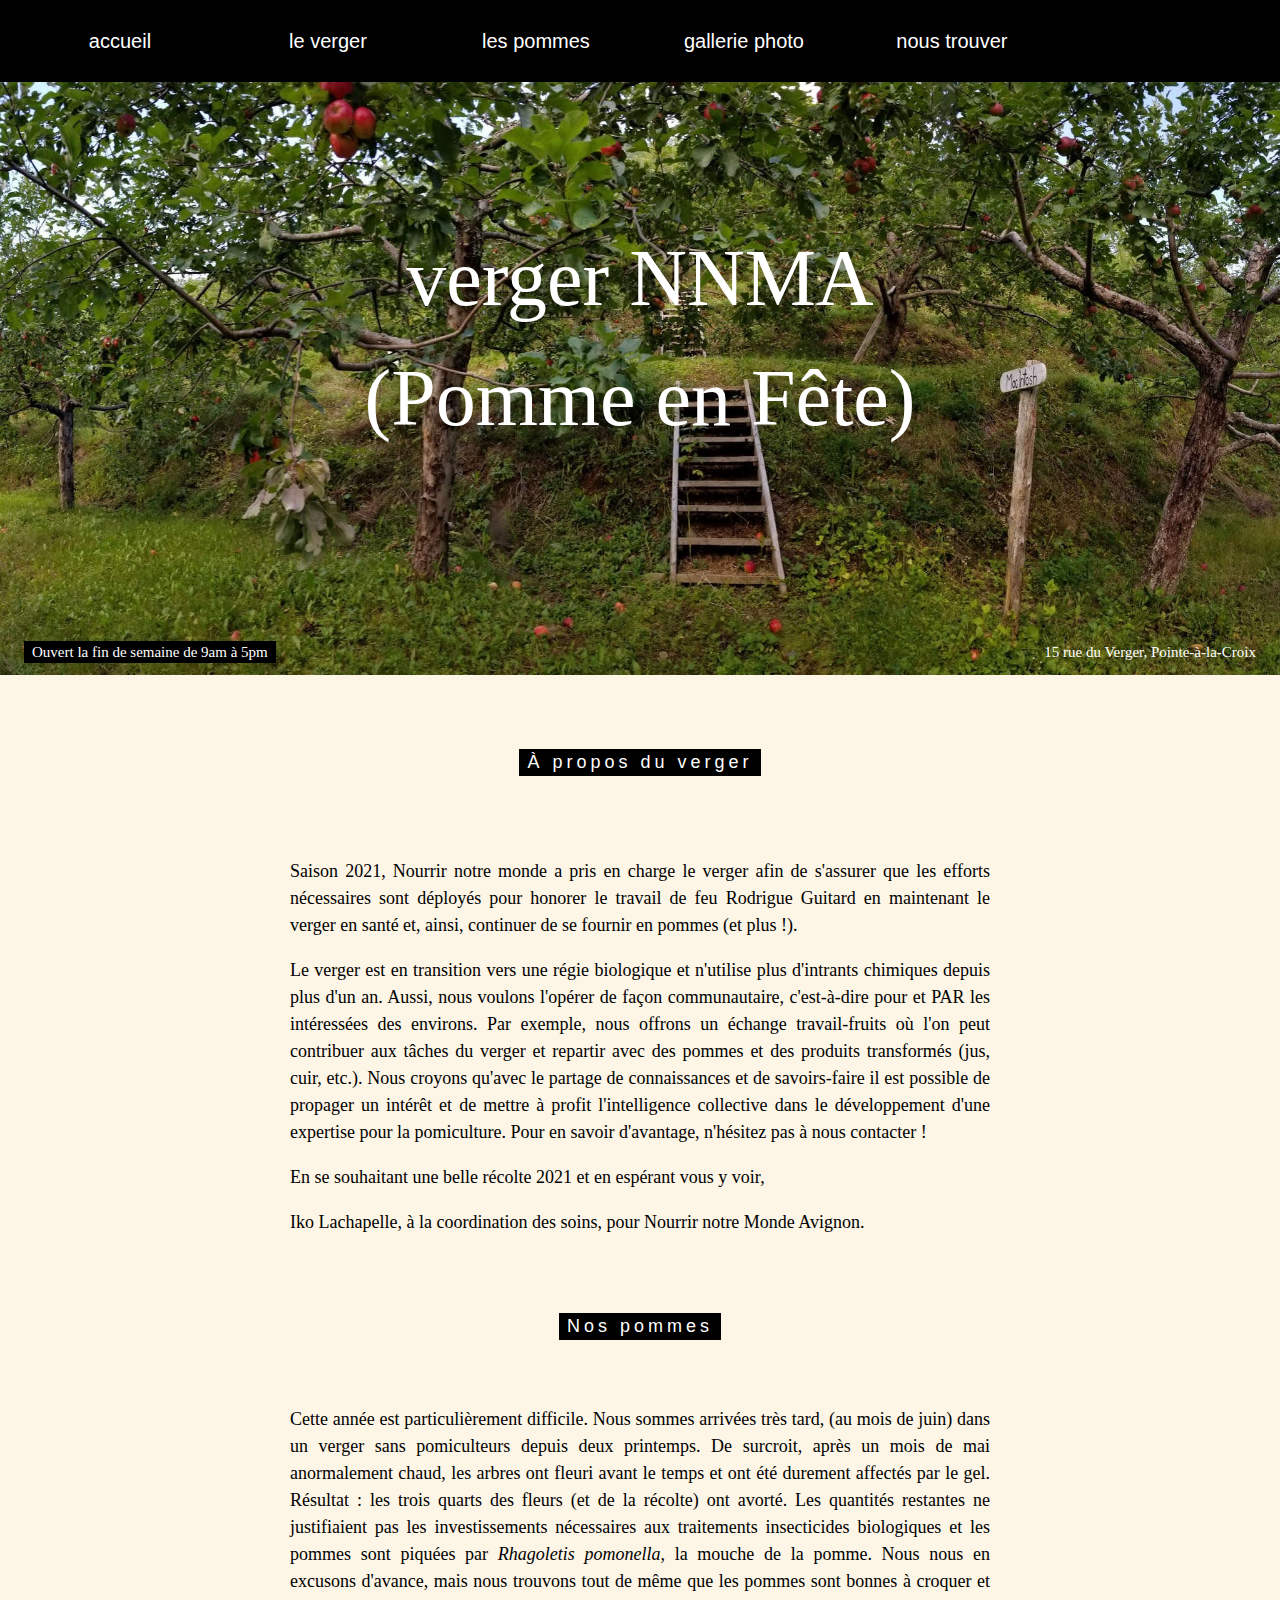
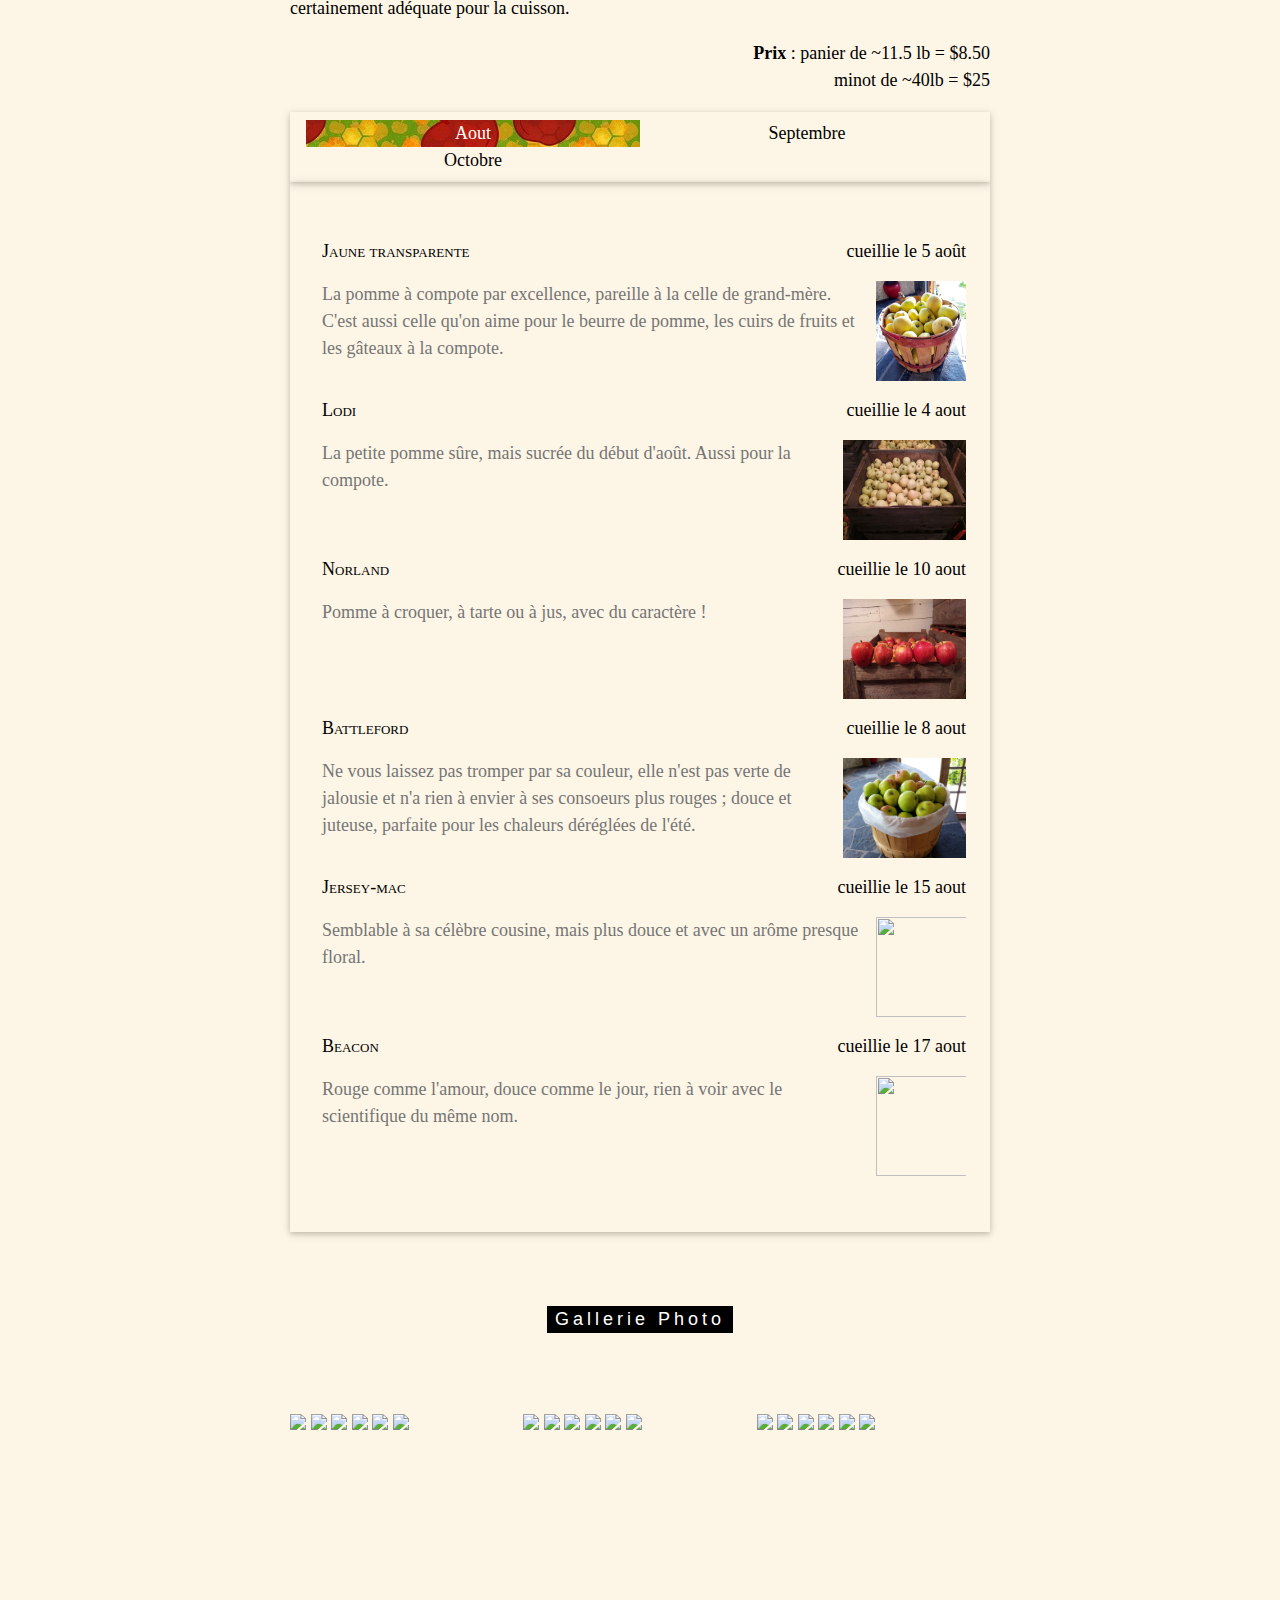
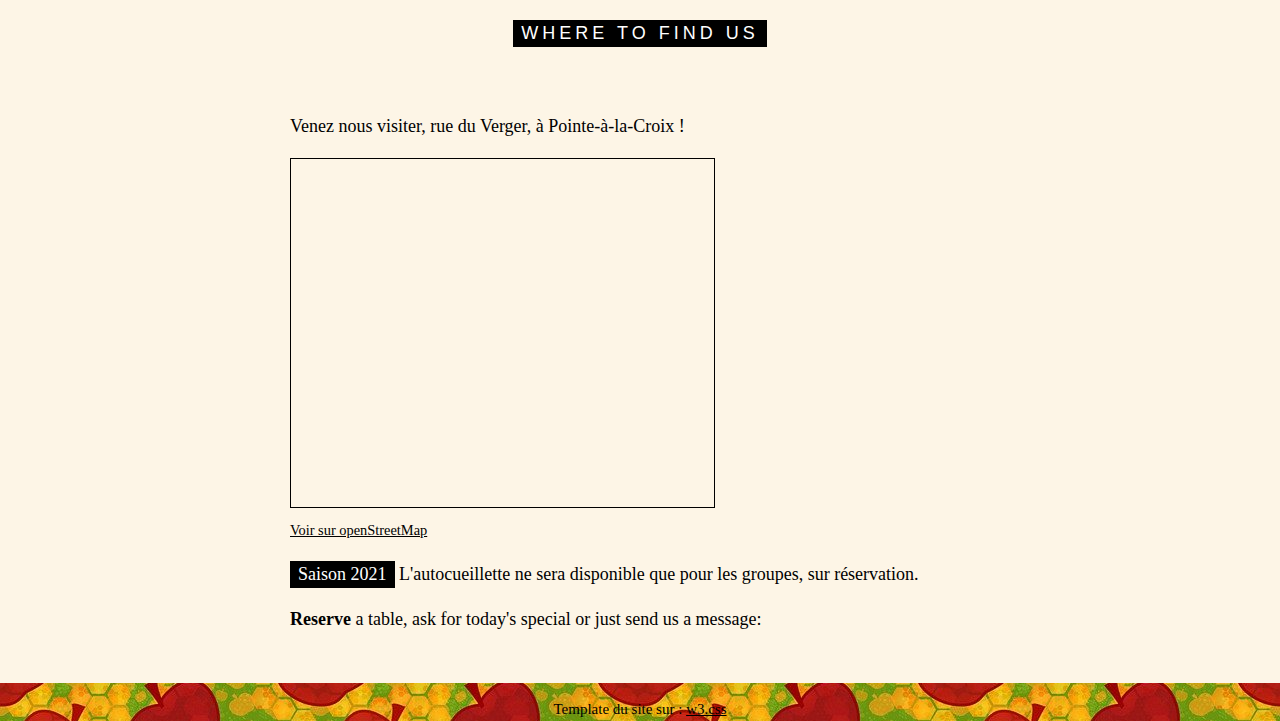
==== index.html @ 07553fee "correction bg" ====
<!DOCTYPE html>
<html>
<title>verger NNMA</title>
<meta charset="UTF-8">
<meta name="keywords" content="verger, orchard, community, commun, communauté, Pointe-a-la-croix, pomme, pommes, apples, fruits, organic, biologique">
<meta name="viewport" content="width=device-width, initial-scale=1">
<link rel="stylesheet" href="css/w3.css">
<style>
body, html {
  height: 100%;
  Font-family: "Georgia";
  background-image: url("img/pommes_background.jpg");
}

.bgimg {
  background-position: center;
  background-size: cover;
  background-image: url("img/pommeEnFete.jpg");
  min-height: 75%;
}

.menu {
  display: none;
}


</style>
<body>

<!-- Links (sit on top) -->
<div class="w3-top">
	<div class="w3-row w3-padding w3-black">
    <div class="w3-col s2">
	    <a href="#" class="w3-button w3-block w3-black pom-hover-bgimg"><h4>accueil</h4></a>
    </div>
    <div class="w3-col s2">
	    <a href="#about" class="w3-button w3-block w3-black pom-hover-bgimg" style="background-position: -200px 0;"><h4>le verger</h4></a>
    </div>
    <div class="w3-col s2">
	    <a href="#pommes" class="w3-button w3-block w3-black pom-hover-bgimg" style="background-position: -400px 0;"><h4>les pommes</h4></a>
    </div>
    <div class="w3-col s2">
	    <a href="#photo" class="w3-button w3-block w3-black pom-hover-bgimg" style="background-position: -600px 0;"><h4>gallerie photo</h4></a>
    </div>

    <div class="w3-col s2">
	    <a href="#where" class="w3-button w3-block w3-black pom-hover-bgimg" style="background-position: -800px 0;"><h4>nous trouver</h4></a>
    </div>
      </div>
</div>

<!-- Header with image -->
<header class="bgimg w3-display-container" id="home">
  <div class="w3-display-bottomleft w3-center w3-padding-large w3-hide-small">
    <span class="w3-tag">Ouvert la fin de semaine de 9am à 5pm</span>
  </div>
  <div class="w3-display-middle w3-center">
    <span class="w3-text-white" style="font-size:80px;">verger NNMA<br>(Pomme en Fête)</span>
  </div>
  <div class="w3-display-bottomright w3-center w3-padding-large">
    <span class="w3-text-white">15 rue du Verger, Pointe-à-la-Croix</span>
  </div>
</header>

<!-- Add a background color and large text to the whole page -->
<div class="w3-sand w3-large">

<!-- About Container -->
<div class="w3-container" id="about">
  <div class="w3-content" style="max-width:700px; text-align:justify;">
    <h5 class="w3-center w3-padding-64"><span class="w3-tag w3-wide">À propos du verger</span></h5>
    <p>Saison 2021, Nourrir notre monde a pris en charge le verger afin de s'assurer que les efforts nécessaires sont déployés pour honorer le travail de feu Rodrigue Guitard en maintenant le verger en santé et, ainsi, continuer de se fournir en pommes (et plus !).</p>
    <p>Le verger est en transition vers une régie biologique et n'utilise plus d'intrants chimiques depuis plus d'un an. Aussi, nous voulons l'opérer de façon communautaire, c'est-à-dire pour et PAR les intéressées des environs. Par exemple, nous offrons un échange travail-fruits où l'on peut contribuer aux tâches du verger et repartir avec des pommes et des produits transformés (jus, cuir, etc.). Nous croyons qu'avec le partage de connaissances et de savoirs-faire il est possible de propager un intérêt et de mettre à profit l'intelligence collective dans le développement d'une expertise pour la pomiculture. Pour en savoir d'avantage, n'hésitez pas à nous contacter !</p>
    <p>En se souhaitant une belle récolte 2021 et en espérant vous y voir,</p>
    <p>Iko Lachapelle, à la coordination des soins, pour Nourrir notre Monde Avignon.</p>
  </div>
</div>

<!-- Menu Container -->
<div class="w3-container" id="pommes">
  <div class="w3-content" style="max-width:700px">
 
    <h5 class="w3-center w3-padding-48"><span class="w3-tag w3-wide">Nos pommes</span></h5>

    <div style="text-align:justify;"><p>Cette année est particulièrement difficile. Nous sommes arrivées très tard, (au mois de juin) dans un verger sans pomiculteurs depuis deux printemps. De surcroit, après un mois de mai anormalement chaud, les arbres ont fleuri avant le temps et ont été durement affectés par le gel. Résultat : les trois quarts des fleurs (et de la récolte) ont avorté. Les quantités restantes ne justifiaient pas les investissements nécessaires aux traitements insecticides biologiques et les pommes sont piquées par <i>Rhagoletis pomonella</i>, la mouche de la pomme. Nous nous en excusons d'avance, mais nous trouvons tout de même que les pommes sont bonnes à croquer et certainement adéquate pour la cuisson.</p></div>

    <p style="text-align:right;"><b>Prix</b> : panier de ~11.5 lb = $8.50<br>minot de ~40lb = $25</p>
  
    <div class="w3-row w3-center w3-card w3-padding">
      <a href="javascript:void(0)" onclick="openMenu(event, 'aout');" id="myLink">
        <div class="w3-col s6 tablink">Aout</div>
      </a>
      <a href="javascript:void(0)" onclick="openMenu(event, 'sept');">
        <div class="w3-col s6 tablink">Septembre</div>
      </a>
      <a href="javascript:void(0)" onclick="openMenu(event, 'oct');">
        <div class="w3-col s6 tablink">Octobre</div>
      </a>

    </div>

    <div id="aout" class="w3-container menu w3-padding-48 w3-card">
	    <table class="w3-table">
		    <tr><th>Jaune transparente</th><td style="text-align:right;">cueillie le 5 août</td></tr>
		<tr><td colspan="2" class="w3-text-grey"><img src="img/jaune.jpg" style="width:100px; height:100px; float:right; padding-left:10px">La pomme à compote par excellence, pareille à la celle de grand-mère. C'est aussi celle qu'on aime pour le beurre de pomme, les cuirs de fruits et les gâteaux à la compote.</td>

		<tr><th>Lodi</th><td style="text-align:right;">cueillie le 4 aout</td></tr>
		<tr><td colspan="2" class="w3-text-grey"><img src="img/lodi.jpg" style="width:133px; height:100px; float:right; padding-left:10px">La petite pomme sûre, mais sucrée du début d'août. Aussi pour la compote.</td>
			
		<tr><th>Norland</th><td style="text-align:right;">cueillie le 10 aout</td></tr>
		<tr><td colspan="2" class="w3-text-grey"><img src="img/norland.jpg" style="width:133px; height:100px; float:right; padding-left:10px">Pomme à croquer, à tarte ou à jus, avec du caractère !</td>	    		
		<tr><th>Battleford</th><td style="text-align:right;">cueillie le 8 aout</td></tr>
		<tr><td colspan="2" class="w3-text-grey"><img src="img/battleford.jpg" style="width:133px; height:100px; float:right; padding-left:10px">Ne vous laissez pas tromper par sa couleur, elle n'est pas verte de jalousie et n'a rien à envier à ses consoeurs plus rouges ; douce et juteuse, parfaite pour les chaleurs déréglées de l'été.</td>
    
		<tr><th>Jersey-mac</th><td style="text-align:right;">cueillie le 15 aout</td></tr>
		<tr><td colspan="2" class="w3-text-grey"><img src="img/norland_3a.jpg" style="width:100px; height:100px; float:right; padding-left:10px">Semblable à sa célèbre cousine, mais plus douce et avec un arôme presque floral.</td>

		<tr><th>Beacon</th><td style="text-align:right;">cueillie le 17 aout</td></tr>
		<tr><td colspan="2" class="w3-text-grey"><img src="img/norland_3a.jpg" style="width:100px; height:100px; float:right; padding-left:10px">Rouge comme l'amour, douce comme le jour, rien à voir avec le scientifique du même nom.</td>
	    </table>
	</div>

    <div id="sept" class="w3-container menu w3-padding-48 w3-card">
      <h5>Red free</h5>
      <p class="w3-text-grey">Regular coffee 2.50</p><br>
    
      <h5>Lobo</h5>
      <p class="w3-text-grey">Chocolate espresso with milk 4.50</p><br>
    
      <h5>Macintosh</h5>
      <p class="w3-text-grey">Le clône favori de tous les vergers.</p><br>
    
      <h5>Iced tea</h5>
      <p class="w3-text-grey">Hot tea, except not hot 3.00</p><br>
    
      <h5>Soda</h5>
      <p class="w3-text-grey">Coke, Sprite, Fanta, etc. 2.50</p>
    </div>

      <div id="oct" class="w3-container menu w3-padding-48 w3-card">
      <h5>Red free</h5>
      <p class="w3-text-grey">Regular coffee 2.50</p><br>
    
      <h5>Lobo</h5>
      <p class="w3-text-grey">Chocolate espresso with milk 4.50</p><br>
    
      <h5>Macintosh</h5>
      <p class="w3-text-grey">Le clône favori de tous les vergers.</p><br>
    
      <h5>Iced tea</h5>
      <p class="w3-text-grey">Hot tea, except not hot 3.00</p><br>
    
      <h5>Soda</h5>
      <p class="w3-text-grey">Coke, Sprite, Fanta, etc. 2.50</p>
    </div> 

  </div>
</div>

<!-- Photo Grid -->
<div class="w3-container" id="photo">
  <div class="w3-content" style="max-width:700px">
<h5 class="w3-center w3-padding-64"><span class="w3-tag w3-wide">Gallerie Photo</span></h5>
 
<div class="w3-row" id="myGrid" style="margin-bottom:128px">
  <div class="w3-third">
    <img src="/w3images/rocks.jpg" style="width:100%">
    <img src="/w3images/sound.jpg" style="width:100%">
    <img src="/w3images/woods.jpg" style="width:100%">
    <img src="/w3images/rock.jpg" style="width:100%">
    <img src="/w3images/nature.jpg" style="width:100%">
    <img src="/w3images/mist.jpg" style="width:100%">
  </div>

  <div class="w3-third">
    <img src="/w3images/coffee.jpg" style="width:100%">
    <img src="/w3images/bridge.jpg" style="width:100%">
    <img src="/w3images/notebook.jpg" style="width:100%">
    <img src="/w3images/london.jpg" style="width:100%">
    <img src="/w3images/rocks.jpg" style="width:100%">
    <img src="/w3images/avatar_g.jpg" style="width:100%">
  </div>

  <div class="w3-third">
    <img src="/w3images/mist.jpg" style="width:100%">
    <img src="/w3images/workbench.jpg" style="width:100%">
    <img src="/w3images/gondol.jpg" style="width:100%">
    <img src="/w3images/skies.jpg" style="width:100%">
    <img src="/w3images/lights.jpg" style="width:100%">
    <img src="/w3images/workshop.jpg" style="width:100%">
  </div>
</div>
  </div>
</div>
 
<!-- Contact/Area Container -->
<div class="w3-container" id="where" style="padding-bottom:32px;">
  <div class="w3-content" style="max-width:700px">
    <h5 class="w3-center w3-padding-48"><span class="w3-tag w3-wide">WHERE TO FIND US</span></h5>
    <p>Venez nous visiter, rue du Verger, à Pointe-à-la-Croix !</p>
    <iframe width="425" height="350" frameborder="0" scrolling="no" marginheight="0" marginwidth="0" src="https://www.openstreetmap.org/export/embed.html?bbox=-66.72142982482912%2C48.06436450109061%2C-66.70691370964052%2C48.07022925255805&amp;layer=mapnik" style="border: 1px solid black"></iframe><br/><small><a href="https://www.openstreetmap.org/#map=17/48.06730/-66.71417">Voir sur openStreetMap</a></small>
    <p><span class="w3-tag">Saison 2021</span> L'autocueillette ne sera disponible que pour les groupes, sur réservation.</p>
    <p><strong>Reserve</strong> a table, ask for today's special or just send us a message:</p>
    </form>
  </div>
</div>

<!-- End page content -->
</div>

<!-- Footer -->
<footer class="w3-center w3-padding-8">
  <p>Template du site sur : <a href="https://www.w3schools.com/w3css/default.asp" title="W3.CSS" target="_blank" class="w3-hover-text-blue">w3.css</a></p>
</footer>

<script>
// Tabbed Menu
function openMenu(evt, menuName) {
  var i, x, tablinks;
  x = document.getElementsByClassName("menu");
  for (i = 0; i < x.length; i++) {
    x[i].style.display = "none";
  }
  tablinks = document.getElementsByClassName("tablink");
  for (i = 0; i < x.length; i++) {
    tablinks[i].className = tablinks[i].className.replace(" pom-bgimg-tab", "");
  }
  document.getElementById(menuName).style.display = "block";
  evt.currentTarget.firstElementChild.className += " pom-bgimg-tab";
}
document.getElementById("myLink").click();
</script>

</body>
</html>
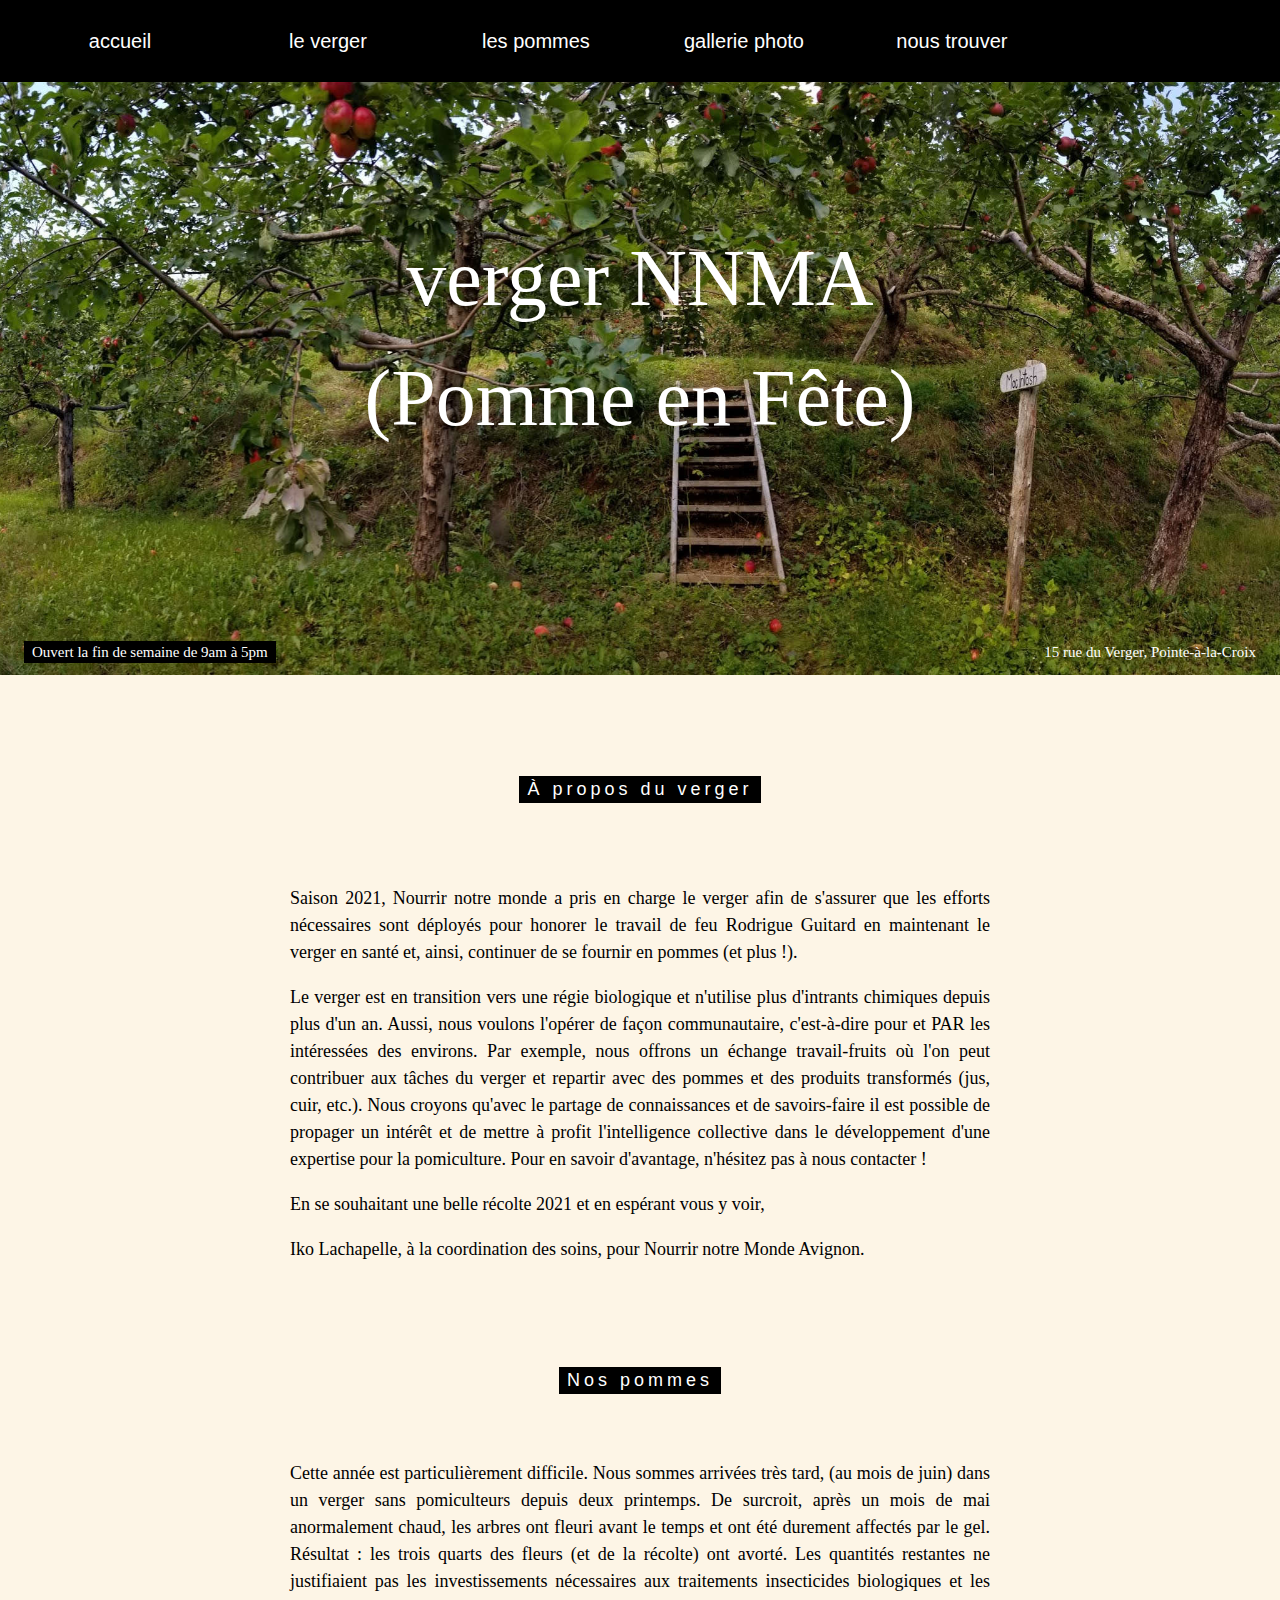
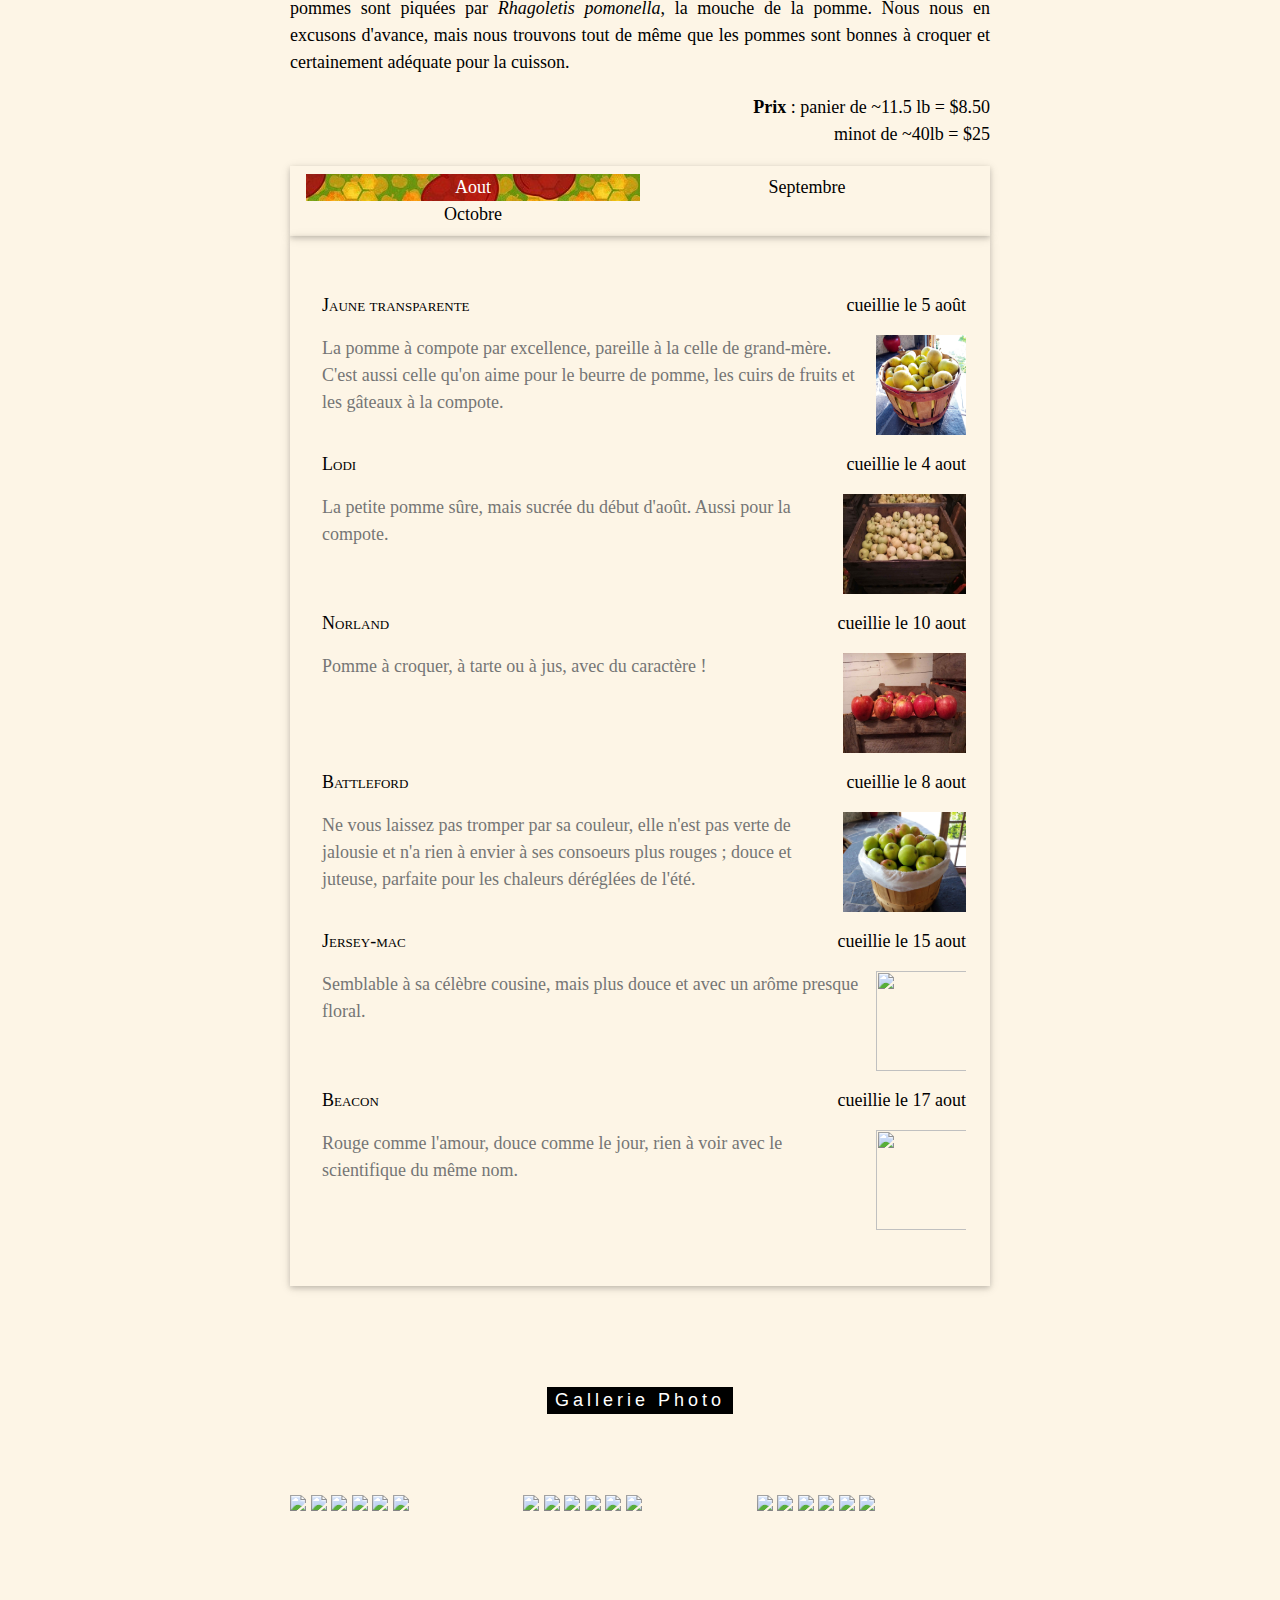
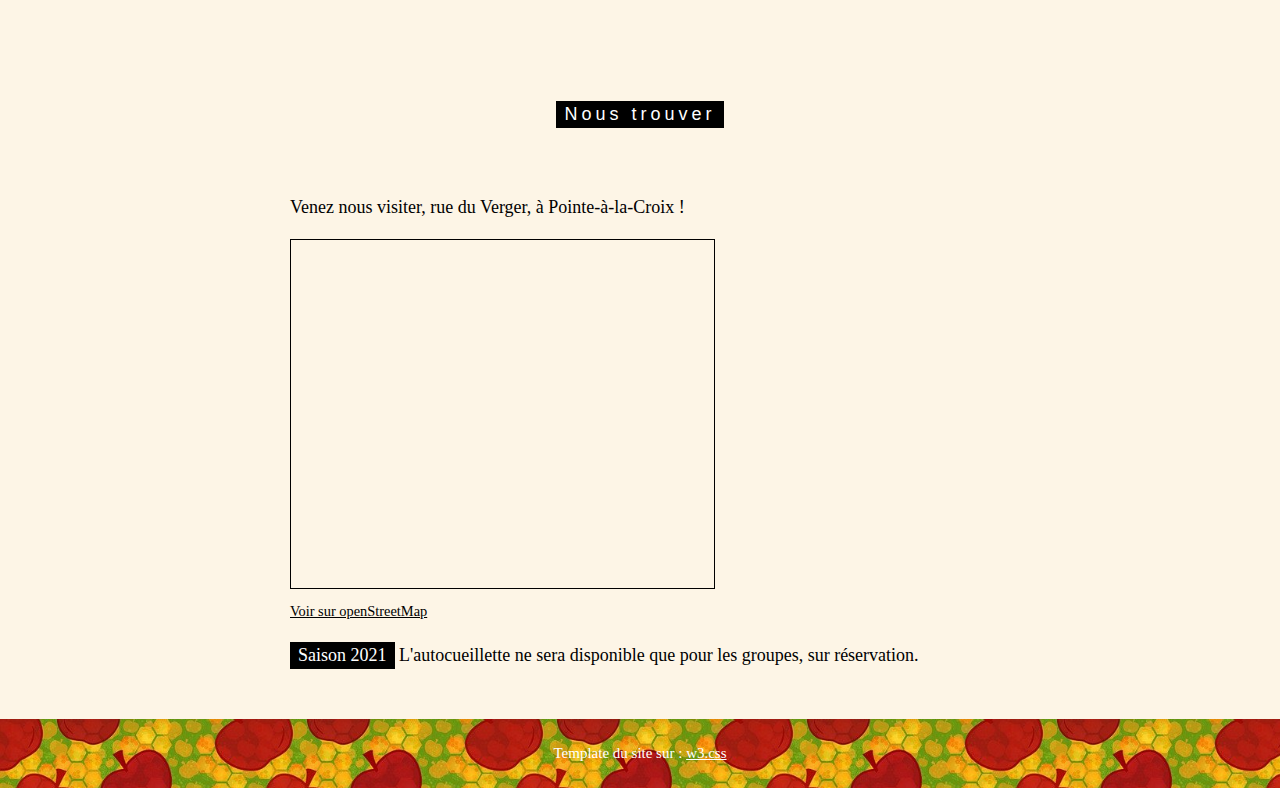
==== commit 54b0be38: "test mobile" ====
--- a/index.html
+++ b/index.html
@@ -1,15 +1,17 @@
 <!DOCTYPE html>
-<html>
+<html 	xmlns="http:www.w3.org.1999/xhtml"
+	xmlns:fb="http://ogp.me/ns/fb#">
 <title>verger NNMA</title>
 <meta charset="UTF-8">
 <meta name="keywords" content="verger, orchard, community, commun, communauté, Pointe-a-la-croix, pomme, pommes, apples, fruits, organic, biologique">
 <meta name="viewport" content="width=device-width, initial-scale=1">
+<meta property="og:image" content="" />
 <link rel="stylesheet" href="css/w3.css">
 <style>
 body, html {
   height: 100%;
   Font-family: "Georgia";
-  background-image: url("img/pommes_background.jpg");
+  /*background-image: url("img/pommes_background.jpg");*/
 }
 
 .bgimg {
@@ -17,6 +19,8 @@
   background-size: cover;
   background-image: url("img/pommeEnFete.jpg");
   min-height: 75%;
+  /*max-width:100%;*/
+  height:auto;
 }
 
 .menu {
@@ -68,6 +72,7 @@
 <!-- About Container -->
 <div class="w3-container" id="about">
   <div class="w3-content" style="max-width:700px; text-align:justify;">
+	  <br>
     <h5 class="w3-center w3-padding-64"><span class="w3-tag w3-wide">À propos du verger</span></h5>
     <p>Saison 2021, Nourrir notre monde a pris en charge le verger afin de s'assurer que les efforts nécessaires sont déployés pour honorer le travail de feu Rodrigue Guitard en maintenant le verger en santé et, ainsi, continuer de se fournir en pommes (et plus !).</p>
     <p>Le verger est en transition vers une régie biologique et n'utilise plus d'intrants chimiques depuis plus d'un an. Aussi, nous voulons l'opérer de façon communautaire, c'est-à-dire pour et PAR les intéressées des environs. Par exemple, nous offrons un échange travail-fruits où l'on peut contribuer aux tâches du verger et repartir avec des pommes et des produits transformés (jus, cuir, etc.). Nous croyons qu'avec le partage de connaissances et de savoirs-faire il est possible de propager un intérêt et de mettre à profit l'intelligence collective dans le développement d'une expertise pour la pomiculture. Pour en savoir d'avantage, n'hésitez pas à nous contacter !</p>
@@ -79,7 +84,7 @@
 <!-- Menu Container -->
 <div class="w3-container" id="pommes">
   <div class="w3-content" style="max-width:700px">
- 
+	<br> 
     <h5 class="w3-center w3-padding-48"><span class="w3-tag w3-wide">Nos pommes</span></h5>
 
     <div style="text-align:justify;"><p>Cette année est particulièrement difficile. Nous sommes arrivées très tard, (au mois de juin) dans un verger sans pomiculteurs depuis deux printemps. De surcroit, après un mois de mai anormalement chaud, les arbres ont fleuri avant le temps et ont été durement affectés par le gel. Résultat : les trois quarts des fleurs (et de la récolte) ont avorté. Les quantités restantes ne justifiaient pas les investissements nécessaires aux traitements insecticides biologiques et les pommes sont piquées par <i>Rhagoletis pomonella</i>, la mouche de la pomme. Nous nous en excusons d'avance, mais nous trouvons tout de même que les pommes sont bonnes à croquer et certainement adéquate pour la cuisson.</p></div>
@@ -160,6 +165,7 @@
 <!-- Photo Grid -->
 <div class="w3-container" id="photo">
   <div class="w3-content" style="max-width:700px">
+	  <br>
 <h5 class="w3-center w3-padding-64"><span class="w3-tag w3-wide">Gallerie Photo</span></h5>
  
 <div class="w3-row" id="myGrid" style="margin-bottom:128px">
@@ -196,12 +202,10 @@
 <!-- Contact/Area Container -->
 <div class="w3-container" id="where" style="padding-bottom:32px;">
   <div class="w3-content" style="max-width:700px">
-    <h5 class="w3-center w3-padding-48"><span class="w3-tag w3-wide">WHERE TO FIND US</span></h5>
+    <h5 class="w3-center w3-padding-48"><span class="w3-tag w3-wide">Nous trouver</span></h5>
     <p>Venez nous visiter, rue du Verger, à Pointe-à-la-Croix !</p>
     <iframe width="425" height="350" frameborder="0" scrolling="no" marginheight="0" marginwidth="0" src="https://www.openstreetmap.org/export/embed.html?bbox=-66.72142982482912%2C48.06436450109061%2C-66.70691370964052%2C48.07022925255805&amp;layer=mapnik" style="border: 1px solid black"></iframe><br/><small><a href="https://www.openstreetmap.org/#map=17/48.06730/-66.71417">Voir sur openStreetMap</a></small>
     <p><span class="w3-tag">Saison 2021</span> L'autocueillette ne sera disponible que pour les groupes, sur réservation.</p>
-    <p><strong>Reserve</strong> a table, ask for today's special or just send us a message:</p>
-    </form>
   </div>
 </div>
 
@@ -209,7 +213,7 @@
 </div>
 
 <!-- Footer -->
-<footer class="w3-center w3-padding-8">
+<footer class="w3-center w3-padding pom-bgimg">
   <p>Template du site sur : <a href="https://www.w3schools.com/w3css/default.asp" title="W3.CSS" target="_blank" class="w3-hover-text-blue">w3.css</a></p>
 </footer>
 
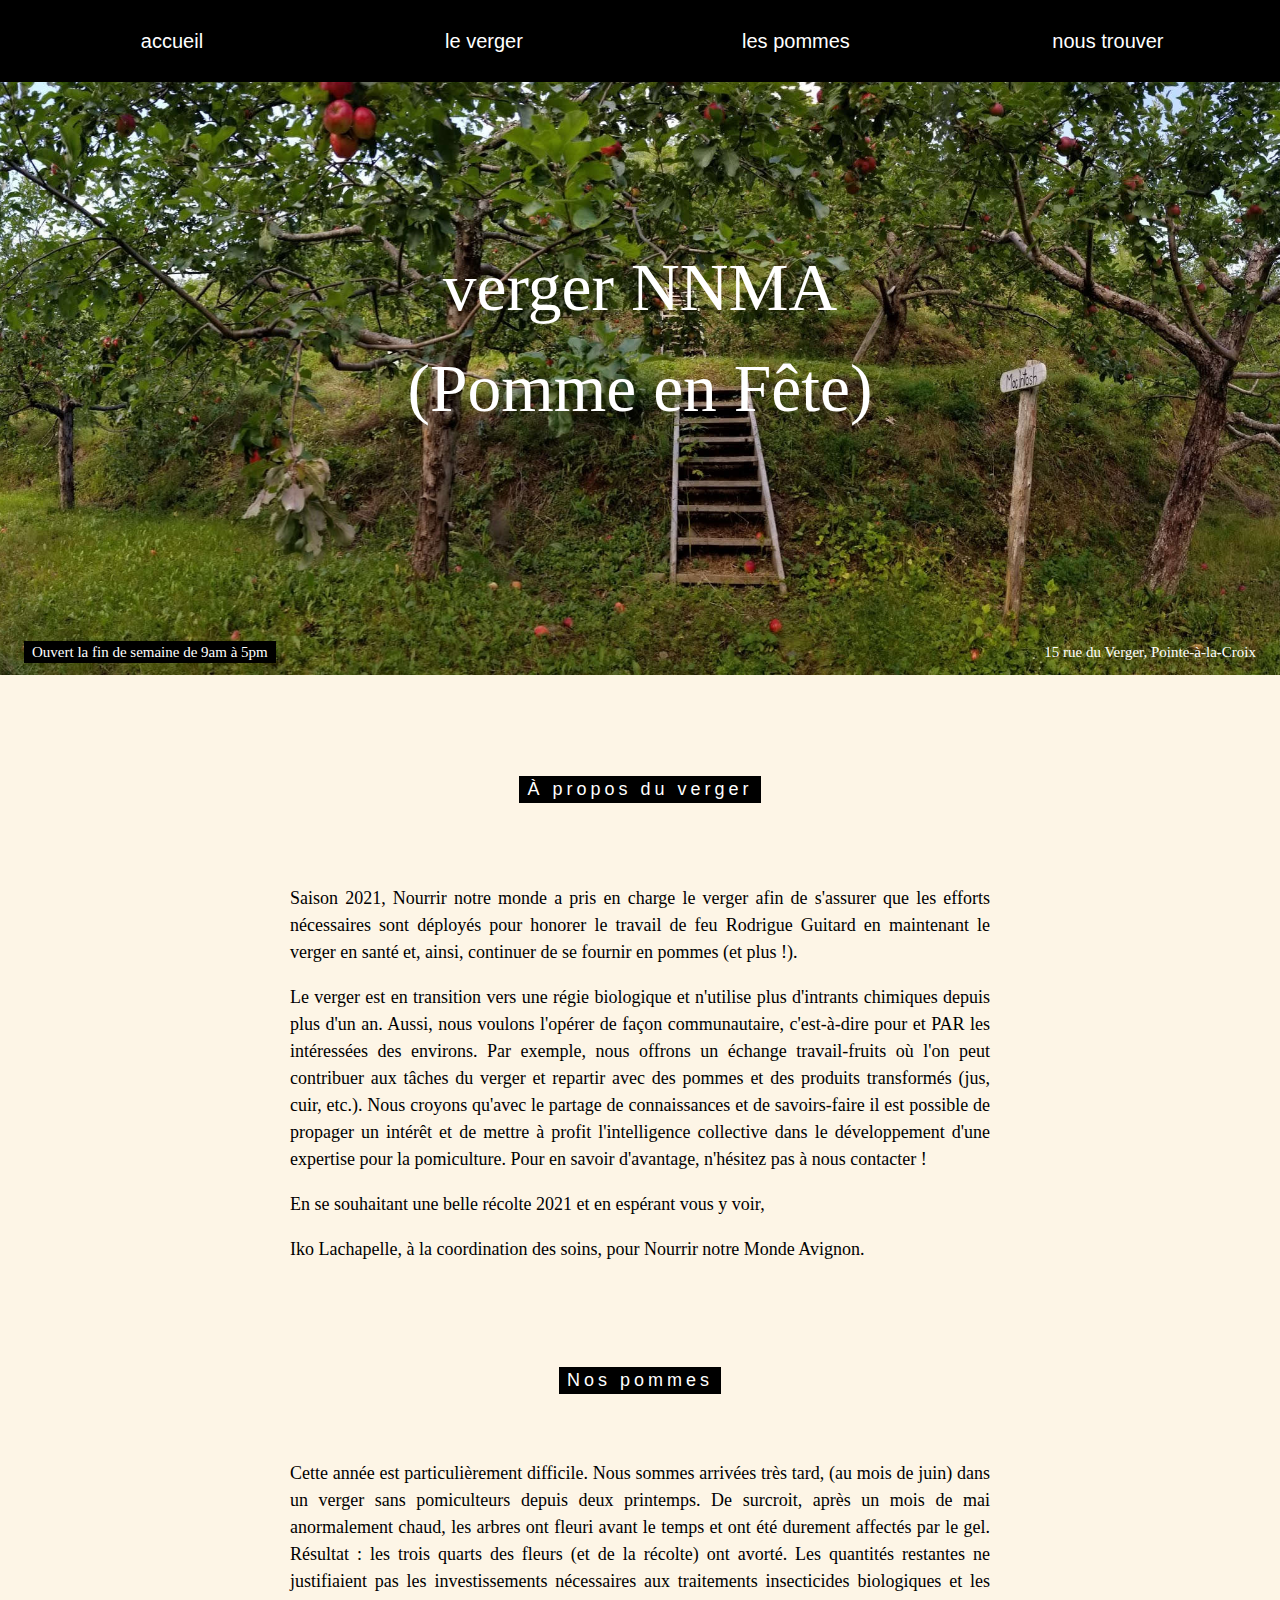
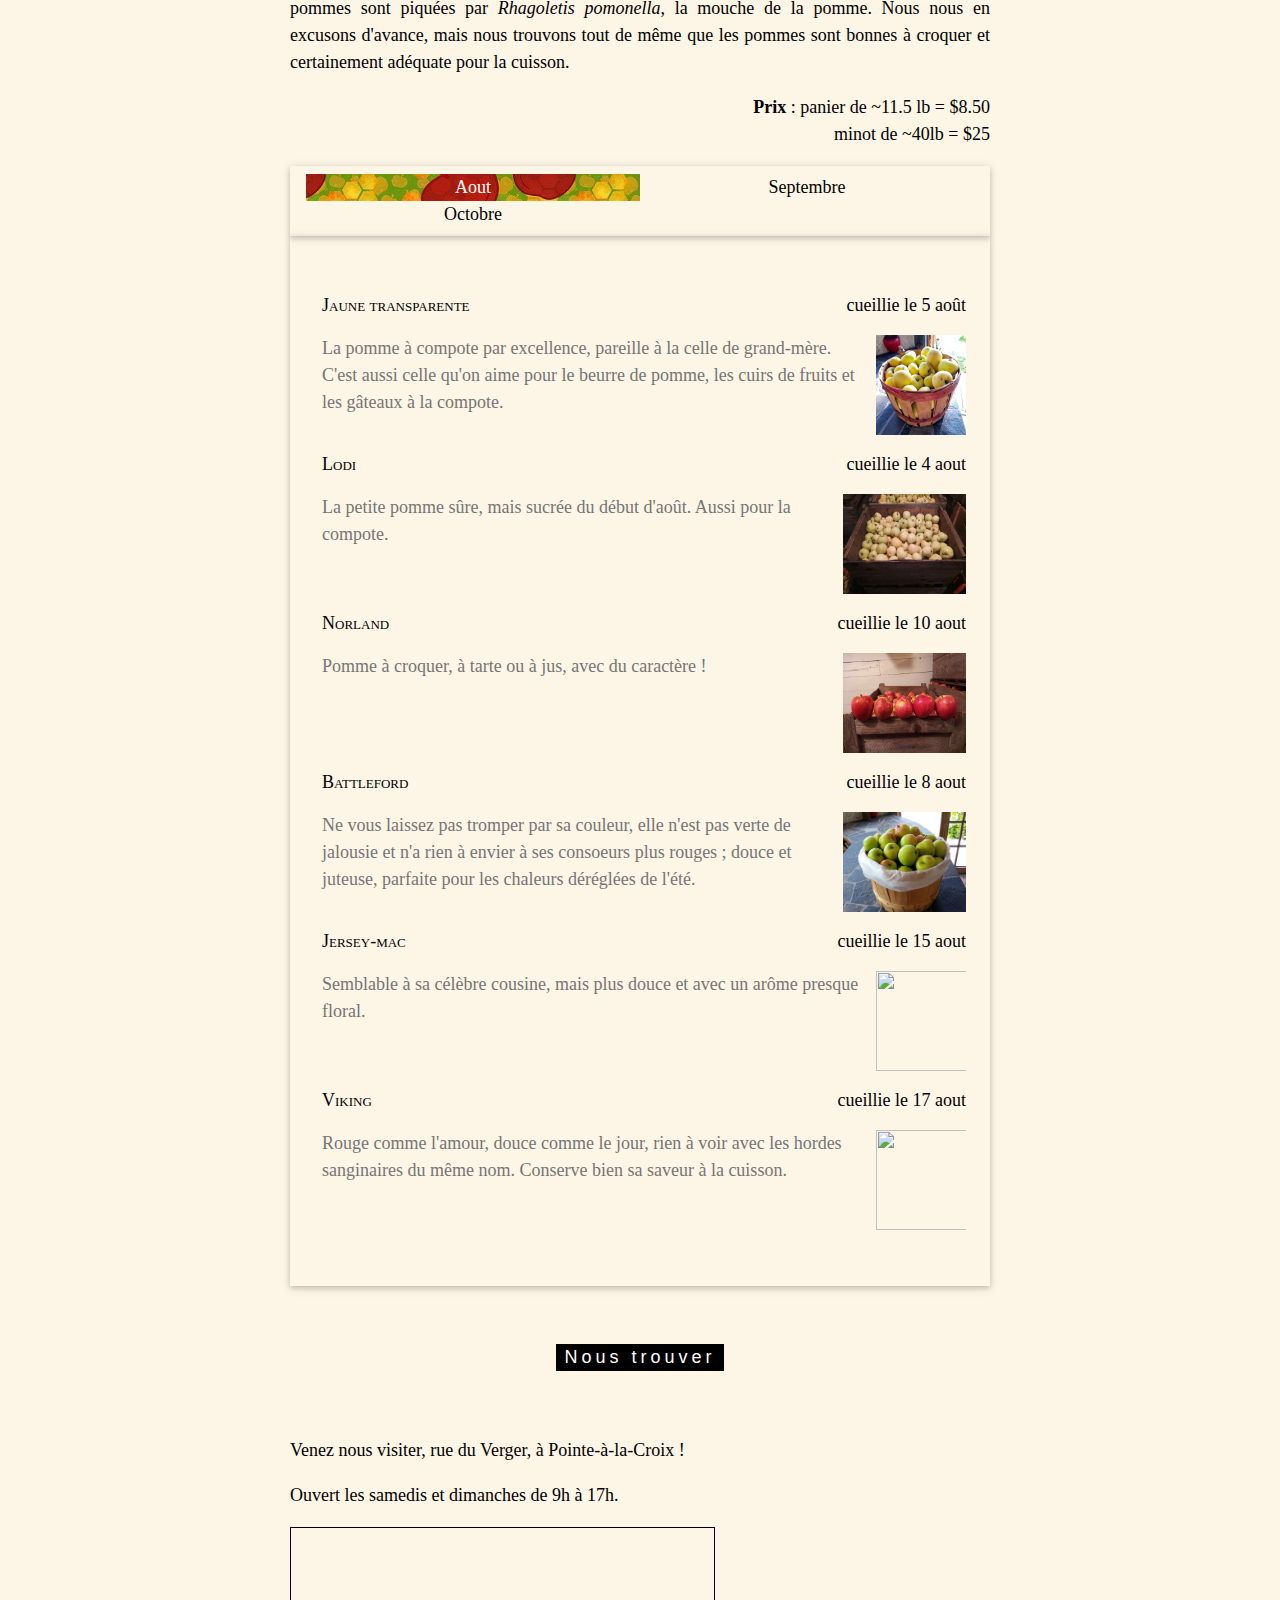
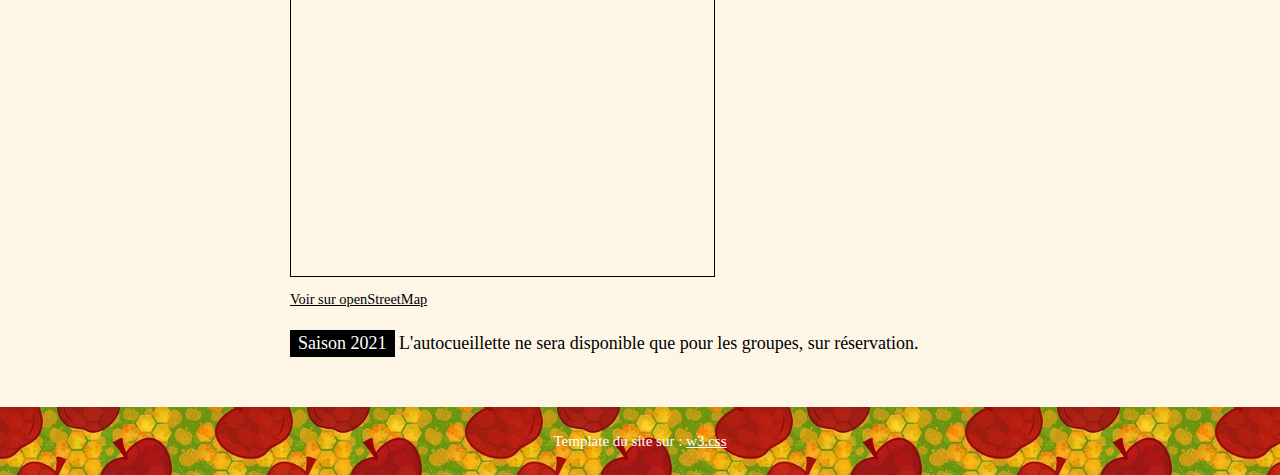
==== commit e275e013: "contenu" ====
--- a/index.html
+++ b/index.html
@@ -19,8 +19,20 @@
   background-size: cover;
   background-image: url("img/pommeEnFete.jpg");
   min-height: 75%;
-  /*max-width:100%;*/
-  height:auto;
+}
+
+.pom-title{font-size:4.5em;}
+@media screen and (max-width:650px){
+	.bgimg{
+		min-height:450px;}
+	.pom-title{
+		font-size:3em;}
+	.w3-button{
+		padding:4px 0px;}
+	.w3-col.s2,.w3-col.s3{
+		width:33.32%;}
+	.w3-display-middle{
+		padding-top:50px;}
 }
 
 .menu {
@@ -34,20 +46,20 @@
 <!-- Links (sit on top) -->
 <div class="w3-top">
 	<div class="w3-row w3-padding w3-black">
-    <div class="w3-col s2">
+    <div class="w3-col s3">
 	    <a href="#" class="w3-button w3-block w3-black pom-hover-bgimg"><h4>accueil</h4></a>
     </div>
-    <div class="w3-col s2">
+    <div class="w3-col s3">
 	    <a href="#about" class="w3-button w3-block w3-black pom-hover-bgimg" style="background-position: -200px 0;"><h4>le verger</h4></a>
     </div>
-    <div class="w3-col s2">
+    <div class="w3-col s3">
 	    <a href="#pommes" class="w3-button w3-block w3-black pom-hover-bgimg" style="background-position: -400px 0;"><h4>les pommes</h4></a>
     </div>
-    <div class="w3-col s2">
+    <!-- <div class="w3-col s2">
 	    <a href="#photo" class="w3-button w3-block w3-black pom-hover-bgimg" style="background-position: -600px 0;"><h4>gallerie photo</h4></a>
-    </div>
-
-    <div class="w3-col s2">
+    </div> -->
+
+    <div class="w3-col s3">
 	    <a href="#where" class="w3-button w3-block w3-black pom-hover-bgimg" style="background-position: -800px 0;"><h4>nous trouver</h4></a>
     </div>
       </div>
@@ -59,7 +71,7 @@
     <span class="w3-tag">Ouvert la fin de semaine de 9am à 5pm</span>
   </div>
   <div class="w3-display-middle w3-center">
-    <span class="w3-text-white" style="font-size:80px;">verger NNMA<br>(Pomme en Fête)</span>
+    <span class="w3-text-white pom-title">verger NNMA<br>(Pomme en Fête)</span>
   </div>
   <div class="w3-display-bottomright w3-center w3-padding-large">
     <span class="w3-text-white">15 rue du Verger, Pointe-à-la-Croix</span>
@@ -120,8 +132,8 @@
 		<tr><th>Jersey-mac</th><td style="text-align:right;">cueillie le 15 aout</td></tr>
 		<tr><td colspan="2" class="w3-text-grey"><img src="img/norland_3a.jpg" style="width:100px; height:100px; float:right; padding-left:10px">Semblable à sa célèbre cousine, mais plus douce et avec un arôme presque floral.</td>
 
-		<tr><th>Beacon</th><td style="text-align:right;">cueillie le 17 aout</td></tr>
-		<tr><td colspan="2" class="w3-text-grey"><img src="img/norland_3a.jpg" style="width:100px; height:100px; float:right; padding-left:10px">Rouge comme l'amour, douce comme le jour, rien à voir avec le scientifique du même nom.</td>
+		<tr><th>Viking</th><td style="text-align:right;">cueillie le 17 aout</td></tr>
+		<tr><td colspan="2" class="w3-text-grey"><img src="img/norland_3a.jpg" style="width:100px; height:100px; float:right; padding-left:10px">Rouge comme l'amour, douce comme le jour, rien à voir avec les hordes sanginaires du même nom. Conserve bien sa saveur à la cuisson.</td>
 	    </table>
 	</div>
 
@@ -163,6 +175,7 @@
 </div>
 
 <!-- Photo Grid -->
+<!-- 
 <div class="w3-container" id="photo">
   <div class="w3-content" style="max-width:700px">
 	  <br>
@@ -198,12 +211,13 @@
 </div>
   </div>
 </div>
- 
+--> 
 <!-- Contact/Area Container -->
 <div class="w3-container" id="where" style="padding-bottom:32px;">
   <div class="w3-content" style="max-width:700px">
     <h5 class="w3-center w3-padding-48"><span class="w3-tag w3-wide">Nous trouver</span></h5>
     <p>Venez nous visiter, rue du Verger, à Pointe-à-la-Croix !</p>
+    <p>Ouvert les samedis et dimanches de 9h à 17h.</p>
     <iframe width="425" height="350" frameborder="0" scrolling="no" marginheight="0" marginwidth="0" src="https://www.openstreetmap.org/export/embed.html?bbox=-66.72142982482912%2C48.06436450109061%2C-66.70691370964052%2C48.07022925255805&amp;layer=mapnik" style="border: 1px solid black"></iframe><br/><small><a href="https://www.openstreetmap.org/#map=17/48.06730/-66.71417">Voir sur openStreetMap</a></small>
     <p><span class="w3-tag">Saison 2021</span> L'autocueillette ne sera disponible que pour les groupes, sur réservation.</p>
   </div>
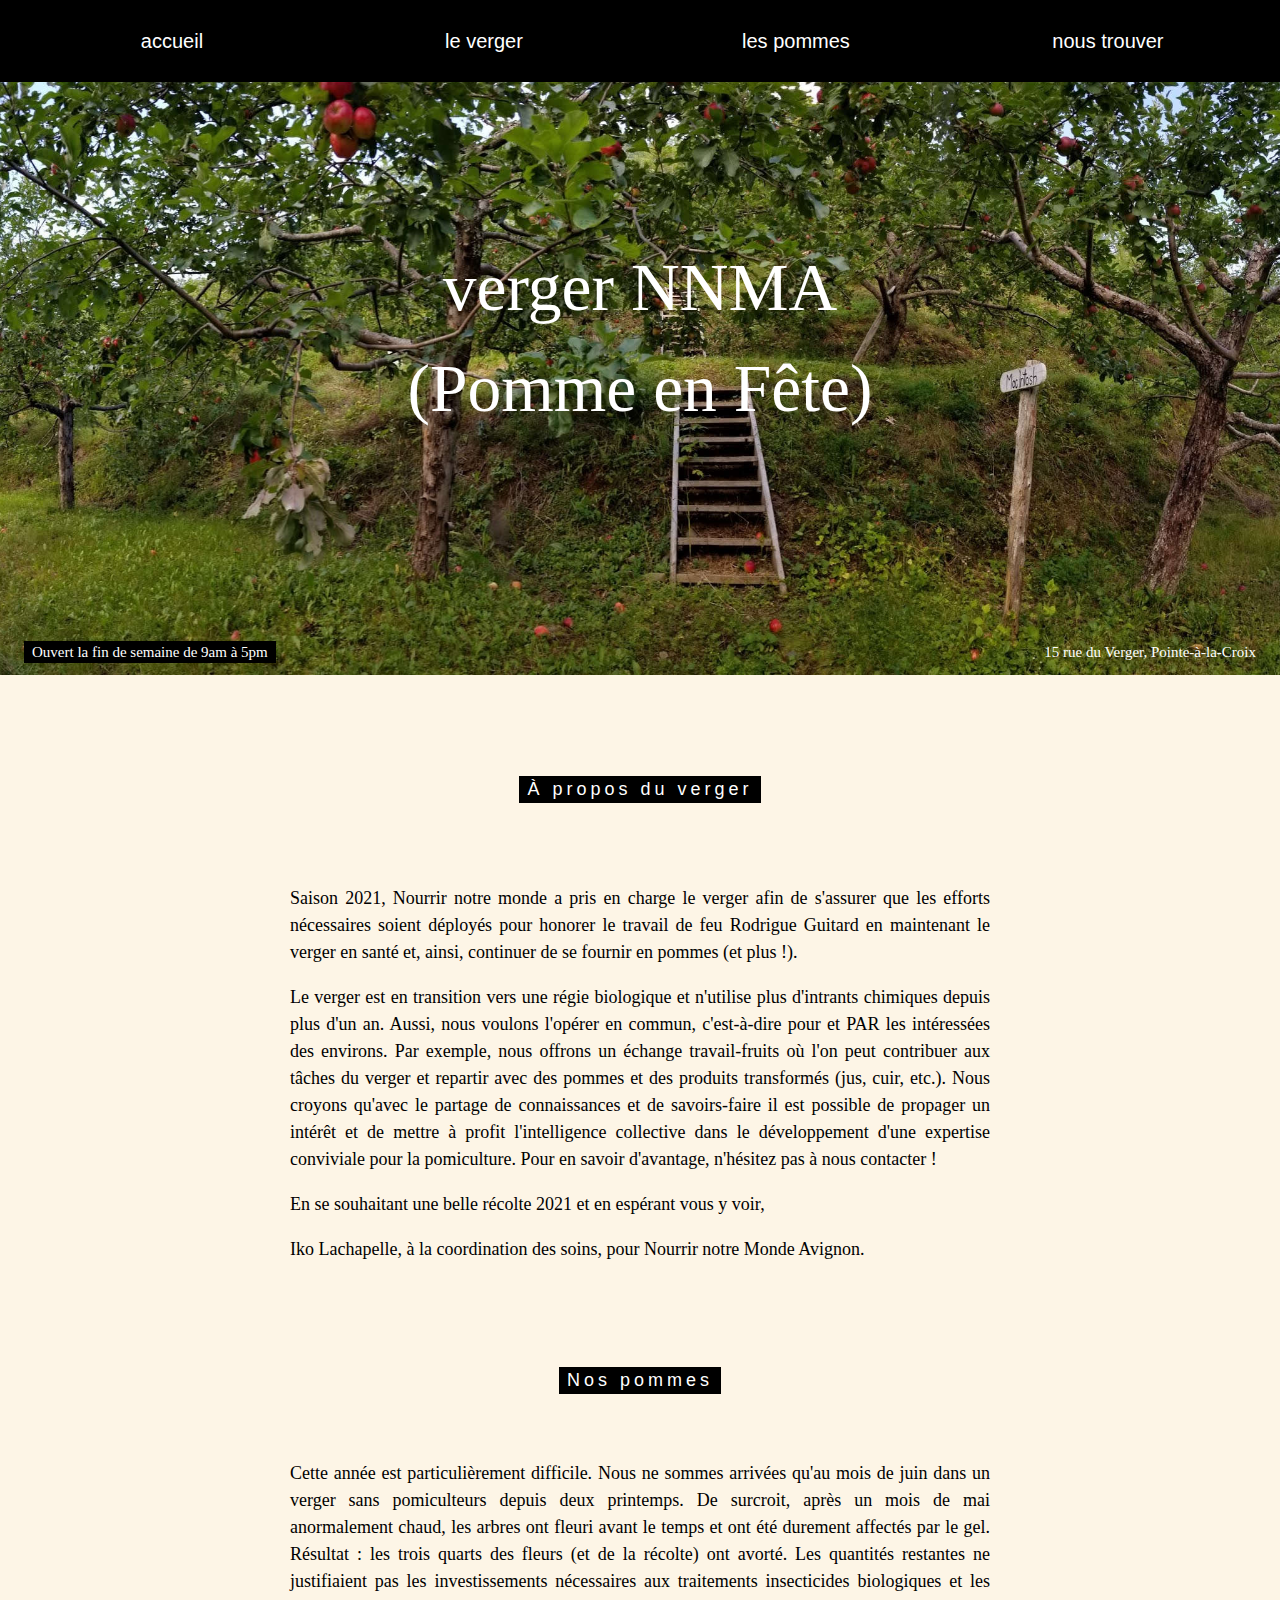
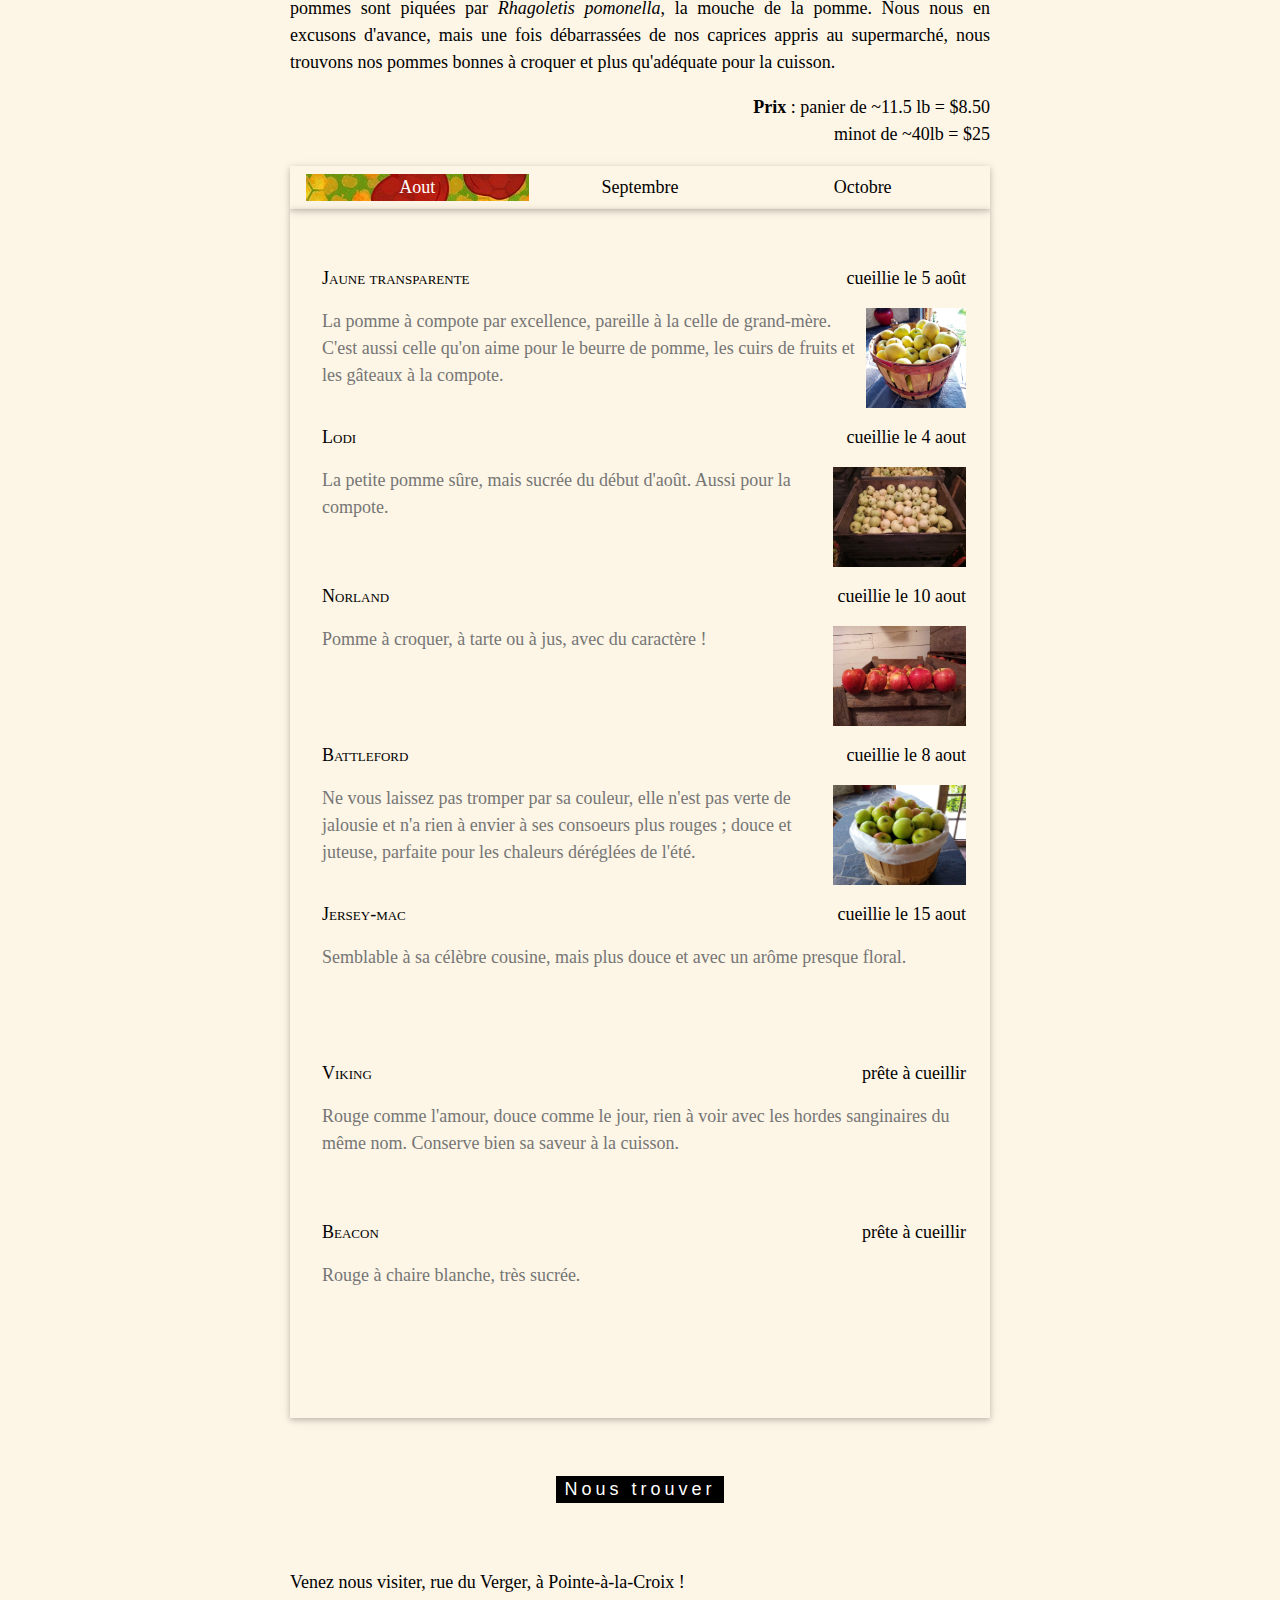
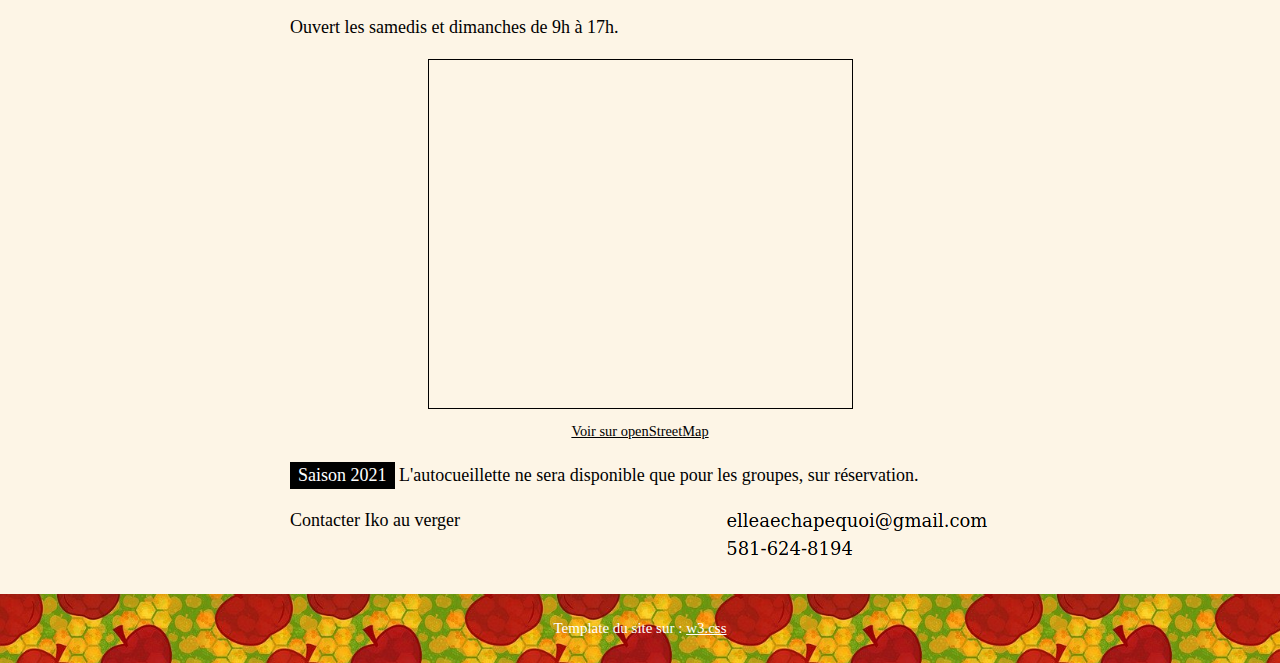
==== commit 9ca14f98: "site prêt" ====
--- a/index.html
+++ b/index.html
@@ -86,8 +86,8 @@
   <div class="w3-content" style="max-width:700px; text-align:justify;">
 	  <br>
     <h5 class="w3-center w3-padding-64"><span class="w3-tag w3-wide">À propos du verger</span></h5>
-    <p>Saison 2021, Nourrir notre monde a pris en charge le verger afin de s'assurer que les efforts nécessaires sont déployés pour honorer le travail de feu Rodrigue Guitard en maintenant le verger en santé et, ainsi, continuer de se fournir en pommes (et plus !).</p>
-    <p>Le verger est en transition vers une régie biologique et n'utilise plus d'intrants chimiques depuis plus d'un an. Aussi, nous voulons l'opérer de façon communautaire, c'est-à-dire pour et PAR les intéressées des environs. Par exemple, nous offrons un échange travail-fruits où l'on peut contribuer aux tâches du verger et repartir avec des pommes et des produits transformés (jus, cuir, etc.). Nous croyons qu'avec le partage de connaissances et de savoirs-faire il est possible de propager un intérêt et de mettre à profit l'intelligence collective dans le développement d'une expertise pour la pomiculture. Pour en savoir d'avantage, n'hésitez pas à nous contacter !</p>
+    <p>Saison 2021, Nourrir notre monde a pris en charge le verger afin de s'assurer que les efforts nécessaires soient déployés pour honorer le travail de feu Rodrigue Guitard en maintenant le verger en santé et, ainsi, continuer de se fournir en pommes (et plus !).</p>
+    <p>Le verger est en transition vers une régie biologique et n'utilise plus d'intrants chimiques depuis plus d'un an. Aussi, nous voulons l'opérer en commun, c'est-à-dire pour et PAR les intéressées des environs. Par exemple, nous offrons un échange travail-fruits où l'on peut contribuer aux tâches du verger et repartir avec des pommes et des produits transformés (jus, cuir, etc.). Nous croyons qu'avec le partage de connaissances et de savoirs-faire il est possible de propager un intérêt et de mettre à profit l'intelligence collective dans le développement d'une expertise conviviale pour la pomiculture. Pour en savoir d'avantage, n'hésitez pas à nous contacter !</p>
     <p>En se souhaitant une belle récolte 2021 et en espérant vous y voir,</p>
     <p>Iko Lachapelle, à la coordination des soins, pour Nourrir notre Monde Avignon.</p>
   </div>
@@ -99,76 +99,61 @@
 	<br> 
     <h5 class="w3-center w3-padding-48"><span class="w3-tag w3-wide">Nos pommes</span></h5>
 
-    <div style="text-align:justify;"><p>Cette année est particulièrement difficile. Nous sommes arrivées très tard, (au mois de juin) dans un verger sans pomiculteurs depuis deux printemps. De surcroit, après un mois de mai anormalement chaud, les arbres ont fleuri avant le temps et ont été durement affectés par le gel. Résultat : les trois quarts des fleurs (et de la récolte) ont avorté. Les quantités restantes ne justifiaient pas les investissements nécessaires aux traitements insecticides biologiques et les pommes sont piquées par <i>Rhagoletis pomonella</i>, la mouche de la pomme. Nous nous en excusons d'avance, mais nous trouvons tout de même que les pommes sont bonnes à croquer et certainement adéquate pour la cuisson.</p></div>
+    <div style="text-align:justify;"><p>Cette année est particulièrement difficile. Nous ne sommes arrivées qu'au mois de juin dans un verger sans pomiculteurs depuis deux printemps. De surcroit, après un mois de mai anormalement chaud, les arbres ont fleuri avant le temps et ont été durement affectés par le gel. Résultat : les trois quarts des fleurs (et de la récolte) ont avorté. Les quantités restantes ne justifiaient pas les investissements nécessaires aux traitements insecticides biologiques et les pommes sont piquées par <i>Rhagoletis pomonella</i>, la mouche de la pomme. Nous nous en excusons d'avance, mais une fois débarrassées de nos caprices appris au supermarché, nous trouvons nos pommes bonnes à croquer et plus qu'adéquate pour la cuisson.</p></div>
 
     <p style="text-align:right;"><b>Prix</b> : panier de ~11.5 lb = $8.50<br>minot de ~40lb = $25</p>
   
     <div class="w3-row w3-center w3-card w3-padding">
       <a href="javascript:void(0)" onclick="openMenu(event, 'aout');" id="myLink">
-        <div class="w3-col s6 tablink">Aout</div>
+        <div class="w3-col s4 tablink">Aout</div>
       </a>
       <a href="javascript:void(0)" onclick="openMenu(event, 'sept');">
-        <div class="w3-col s6 tablink">Septembre</div>
+        <div class="w3-col s4 tablink">Septembre</div>
       </a>
       <a href="javascript:void(0)" onclick="openMenu(event, 'oct');">
-        <div class="w3-col s6 tablink">Octobre</div>
+        <div class="w3-col s4 tablink">Octobre</div>
       </a>
 
     </div>
 
     <div id="aout" class="w3-container menu w3-padding-48 w3-card">
 	    <table class="w3-table">
-		    <tr><th>Jaune transparente</th><td style="text-align:right;">cueillie le 5 août</td></tr>
-		<tr><td colspan="2" class="w3-text-grey"><img src="img/jaune.jpg" style="width:100px; height:100px; float:right; padding-left:10px">La pomme à compote par excellence, pareille à la celle de grand-mère. C'est aussi celle qu'on aime pour le beurre de pomme, les cuirs de fruits et les gâteaux à la compote.</td>
+		    <!-- template pour variétés de pomme
+		    <tr><th></th><td style="text-align:right;"></td></tr>
+		    <tr><td colspan="2" class="w3-text-grey"><img src="" style="height:100px; width:auto; float:right; padding-left:10px"></td>
+		    -->
+		<tr><th>Jaune transparente</th><td style="text-align:right;">cueillie le 5 août</td></tr>
+		<tr><td colspan="2" class="w3-text-grey"><img src="img/jaune.jpg" style="width:auto; height:100px; float:right; padding-left:10px">La pomme à compote par excellence, pareille à la celle de grand-mère. C'est aussi celle qu'on aime pour le beurre de pomme, les cuirs de fruits et les gâteaux à la compote.</td>
 
 		<tr><th>Lodi</th><td style="text-align:right;">cueillie le 4 aout</td></tr>
-		<tr><td colspan="2" class="w3-text-grey"><img src="img/lodi.jpg" style="width:133px; height:100px; float:right; padding-left:10px">La petite pomme sûre, mais sucrée du début d'août. Aussi pour la compote.</td>
+		<tr><td colspan="2" class="w3-text-grey"><img src="img/lodi.jpg" style="width:auto; height:100px; float:right; padding-left:10px">La petite pomme sûre, mais sucrée du début d'août. Aussi pour la compote.</td>
 			
 		<tr><th>Norland</th><td style="text-align:right;">cueillie le 10 aout</td></tr>
-		<tr><td colspan="2" class="w3-text-grey"><img src="img/norland.jpg" style="width:133px; height:100px; float:right; padding-left:10px">Pomme à croquer, à tarte ou à jus, avec du caractère !</td>	    		
+		<tr><td colspan="2" class="w3-text-grey"><img src="img/norland.jpg" style="width:auto; height:100px; float:right; padding-left:10px">Pomme à croquer, à tarte ou à jus, avec du caractère !</td>	    		
 		<tr><th>Battleford</th><td style="text-align:right;">cueillie le 8 aout</td></tr>
-		<tr><td colspan="2" class="w3-text-grey"><img src="img/battleford.jpg" style="width:133px; height:100px; float:right; padding-left:10px">Ne vous laissez pas tromper par sa couleur, elle n'est pas verte de jalousie et n'a rien à envier à ses consoeurs plus rouges ; douce et juteuse, parfaite pour les chaleurs déréglées de l'été.</td>
+		<tr><td colspan="2" class="w3-text-grey"><img src="img/battleford.jpg" style="width:auto; height:100px; float:right; padding-left:10px">Ne vous laissez pas tromper par sa couleur, elle n'est pas verte de jalousie et n'a rien à envier à ses consoeurs plus rouges ; douce et juteuse, parfaite pour les chaleurs déréglées de l'été.</td>
     
 		<tr><th>Jersey-mac</th><td style="text-align:right;">cueillie le 15 aout</td></tr>
-		<tr><td colspan="2" class="w3-text-grey"><img src="img/norland_3a.jpg" style="width:100px; height:100px; float:right; padding-left:10px">Semblable à sa célèbre cousine, mais plus douce et avec un arôme presque floral.</td>
-
-		<tr><th>Viking</th><td style="text-align:right;">cueillie le 17 aout</td></tr>
-		<tr><td colspan="2" class="w3-text-grey"><img src="img/norland_3a.jpg" style="width:100px; height:100px; float:right; padding-left:10px">Rouge comme l'amour, douce comme le jour, rien à voir avec les hordes sanginaires du même nom. Conserve bien sa saveur à la cuisson.</td>
+		<tr><td colspan="2" class="w3-text-grey"><img src="" style="width:auto; height:100px; float:right; padding-left:10px">Semblable à sa célèbre cousine, mais plus douce et avec un arôme presque floral.</td>
+
+		<tr><th>Viking</th><td style="text-align:right;">prête à cueillir</td></tr>
+		<tr><td colspan="2" class="w3-text-grey"><img src="" style="width:auto; height:100px; float:right; padding-left:10px">Rouge comme l'amour, douce comme le jour, rien à voir avec les hordes sanginaires du même nom. Conserve bien sa saveur à la cuisson.</td>
+	    	<tr><th>Beacon</th><td style="text-align:right;">prête à cueillir</td></tr>
+		<tr><td colspan="2" class="w3-text-grey"><img src="" style="height:100px; width:auto; float:right; padding-left:10px">Rouge à chaire blanche, très sucrée.</td>
 	    </table>
 	</div>
 
     <div id="sept" class="w3-container menu w3-padding-48 w3-card">
-      <h5>Red free</h5>
-      <p class="w3-text-grey">Regular coffee 2.50</p><br>
-    
-      <h5>Lobo</h5>
-      <p class="w3-text-grey">Chocolate espresso with milk 4.50</p><br>
-    
-      <h5>Macintosh</h5>
-      <p class="w3-text-grey">Le clône favori de tous les vergers.</p><br>
-    
-      <h5>Iced tea</h5>
-      <p class="w3-text-grey">Hot tea, except not hot 3.00</p><br>
-    
-      <h5>Soda</h5>
-      <p class="w3-text-grey">Coke, Sprite, Fanta, etc. 2.50</p>
+	    <table class="w3-table">
+		<tr><th>Paulared</th><td style="text-align:right;">prête à cueillir</td></tr>
+		<tr><td colspan="2" class="w3-text-grey"><img src="" style="height:100px; width:auto; float:right; padding-left:10px">Variété bien connue de grosses pommes à croquer.</td>
+		<tr><th>Pommettes</th><td style="text-align:right;">prête à cueillir</td></tr>
+		<tr><td colspan="2" class="w3-text-grey"><img src="" style="height:100px; width:auto; float:right; padding-left:10px">Pommettes pour la gelée et les conserves.</td>    
+	    </table>
     </div>
 
       <div id="oct" class="w3-container menu w3-padding-48 w3-card">
-      <h5>Red free</h5>
-      <p class="w3-text-grey">Regular coffee 2.50</p><br>
-    
-      <h5>Lobo</h5>
-      <p class="w3-text-grey">Chocolate espresso with milk 4.50</p><br>
-    
-      <h5>Macintosh</h5>
-      <p class="w3-text-grey">Le clône favori de tous les vergers.</p><br>
-    
-      <h5>Iced tea</h5>
-      <p class="w3-text-grey">Hot tea, except not hot 3.00</p><br>
-    
-      <h5>Soda</h5>
-      <p class="w3-text-grey">Coke, Sprite, Fanta, etc. 2.50</p>
+      <p class="w3-text-grey">à venir</p>
     </div> 
 
   </div>
@@ -218,8 +203,9 @@
     <h5 class="w3-center w3-padding-48"><span class="w3-tag w3-wide">Nous trouver</span></h5>
     <p>Venez nous visiter, rue du Verger, à Pointe-à-la-Croix !</p>
     <p>Ouvert les samedis et dimanches de 9h à 17h.</p>
-    <iframe width="425" height="350" frameborder="0" scrolling="no" marginheight="0" marginwidth="0" src="https://www.openstreetmap.org/export/embed.html?bbox=-66.72142982482912%2C48.06436450109061%2C-66.70691370964052%2C48.07022925255805&amp;layer=mapnik" style="border: 1px solid black"></iframe><br/><small><a href="https://www.openstreetmap.org/#map=17/48.06730/-66.71417">Voir sur openStreetMap</a></small>
+    <div class="w3-center"><iframe width="425" height="350" frameborder="0" scrolling="no" marginheight="0" marginwidth="0" src="https://www.openstreetmap.org/export/embed.html?bbox=-66.804256439209%2C48.02150573478028%2C-66.61920547485353%2C48.1162565158698&amp;layer=mapnik&amp;marker=48.06890293081563%2C-66.71173095703125" style="border: 1px solid black"></iframe><br/><small><a href="https://www.openstreetmap.org/?mlat=48.0689&amp;mlon=-66.7117#map=13/48.0689/-66.7117">Voir sur openStreetMap</a></small></div>
     <p><span class="w3-tag">Saison 2021</span> L'autocueillette ne sera disponible que pour les groupes, sur réservation.</p>
+    <p>Contacter Iko au verger <span style="float:right"><img src="img/email.jpg"><br><img src="img/telephone.png"></span></p>
   </div>
 </div>
 
@@ -249,6 +235,7 @@
 document.getElementById("myLink").click();
 </script>
 
+
 </body>
 </html>
 
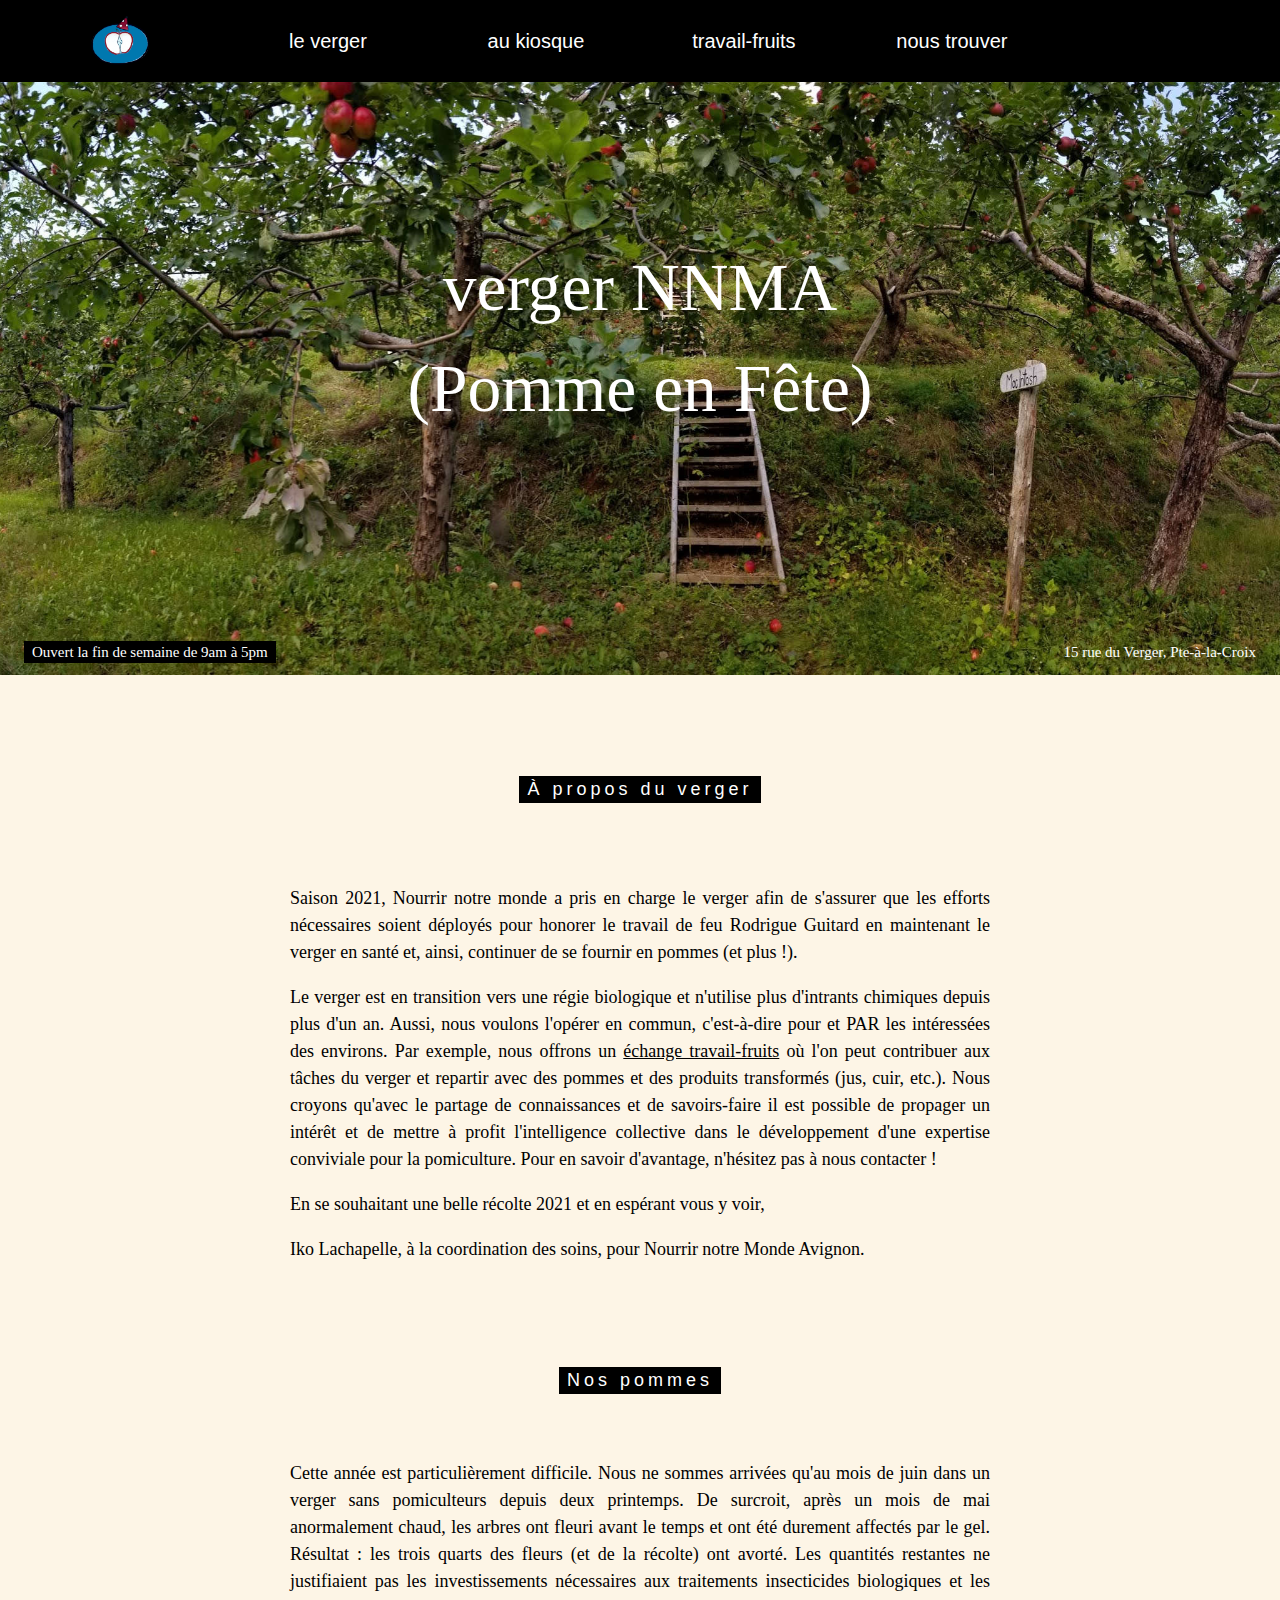
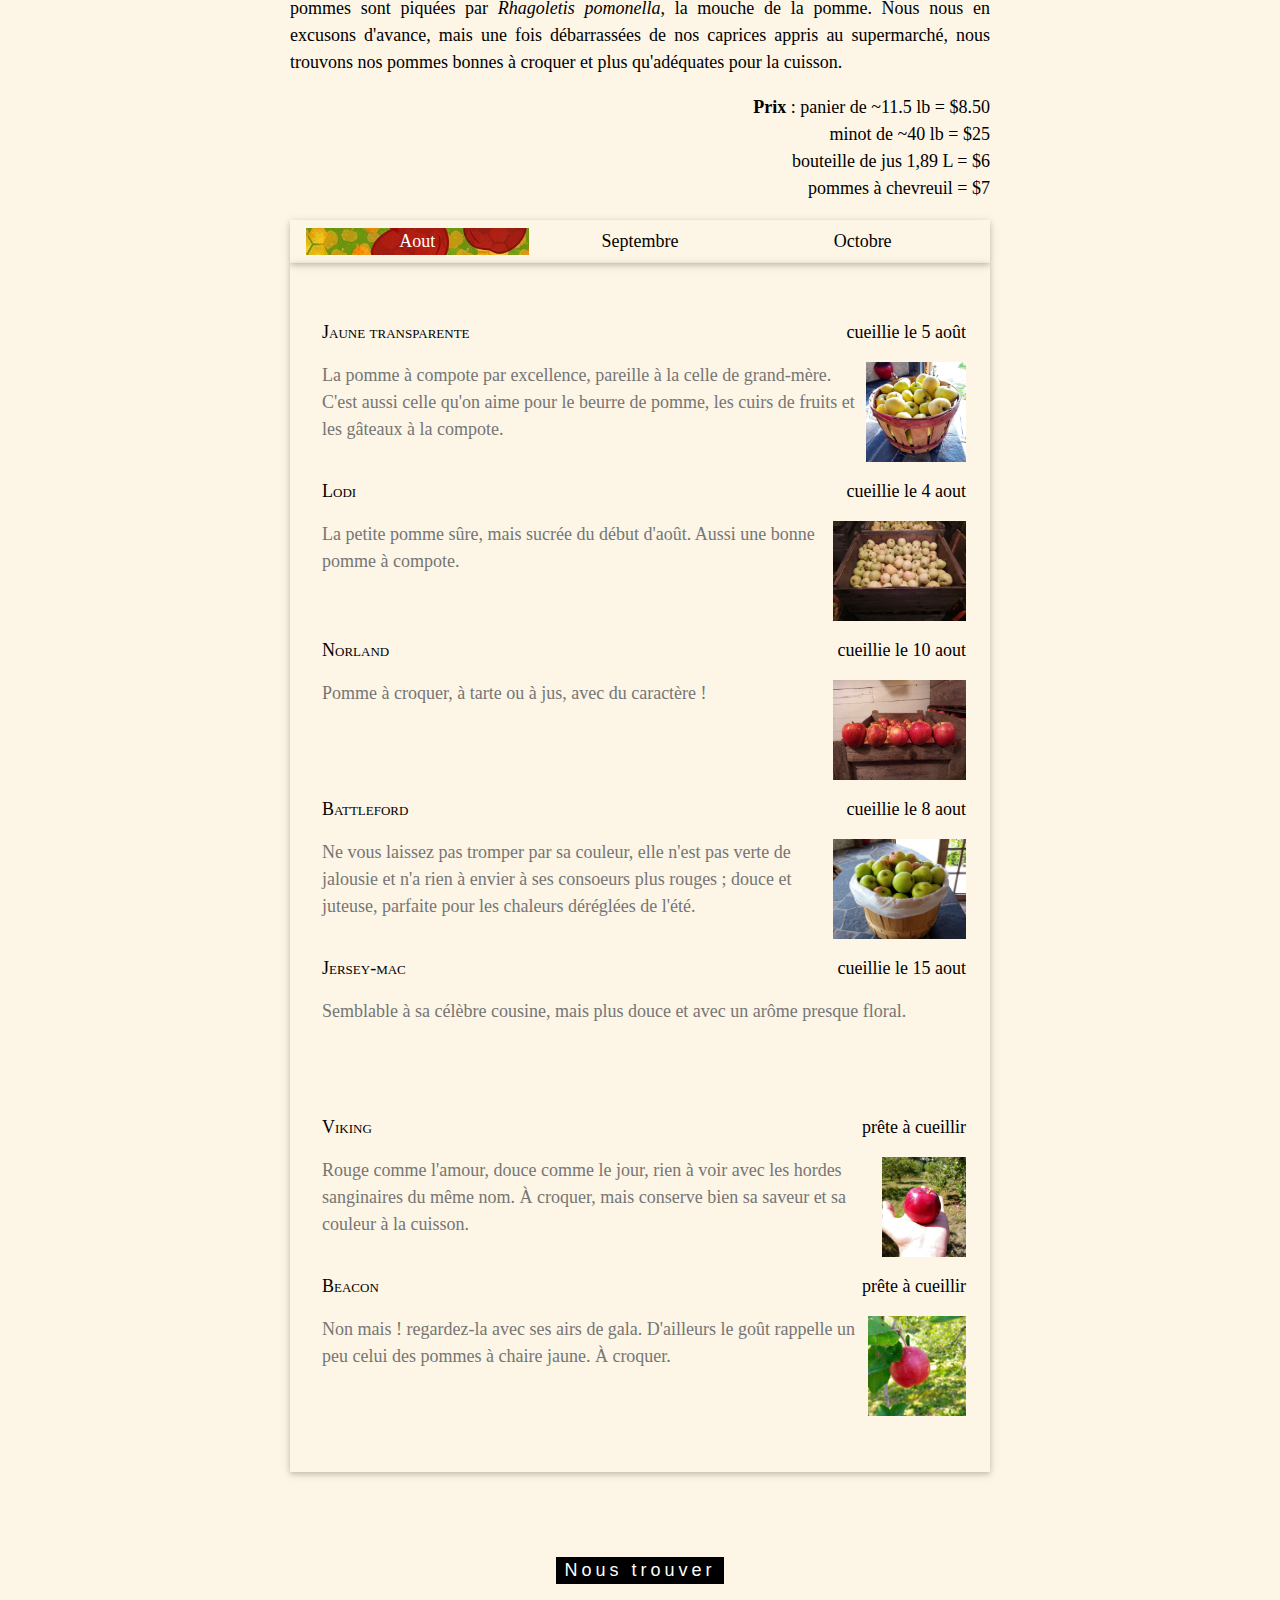
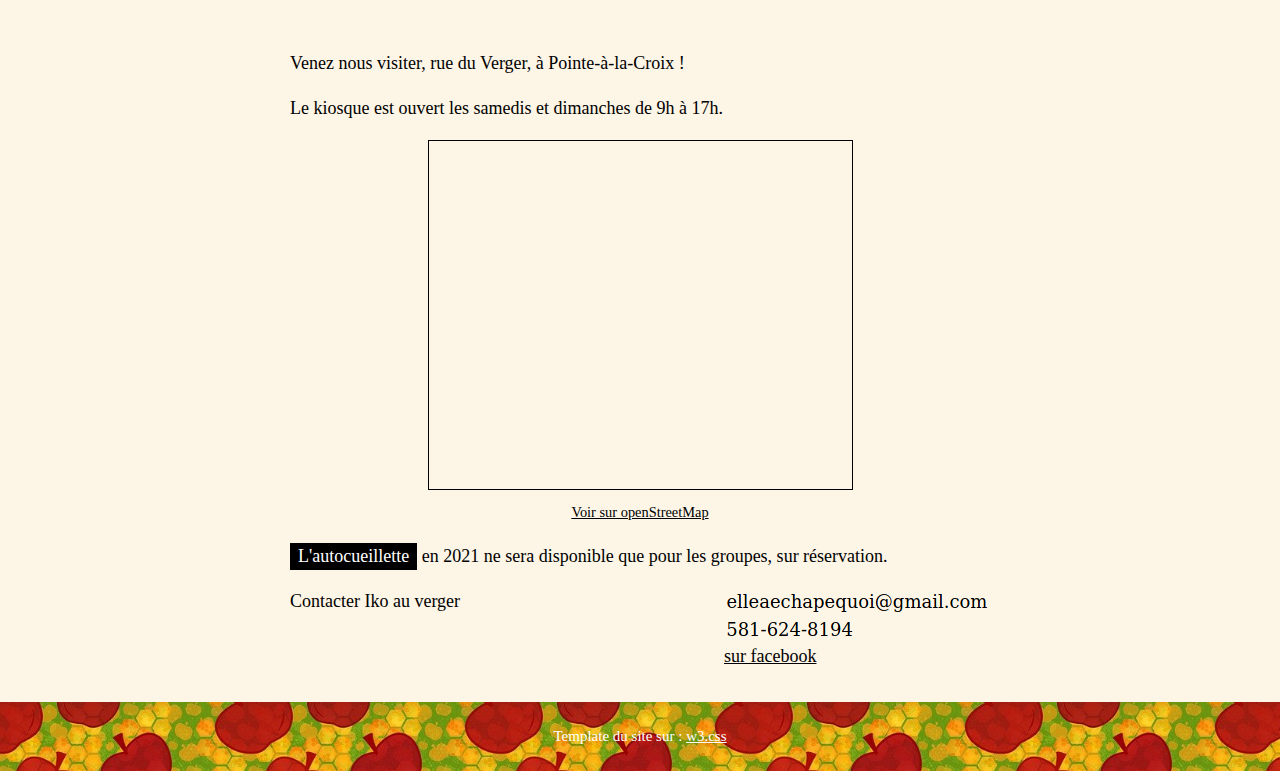
==== commit 14cd98d2: "à soumettre pour révision" ====
--- a/index.html
+++ b/index.html
@@ -5,8 +5,9 @@
 <meta charset="UTF-8">
 <meta name="keywords" content="verger, orchard, community, commun, communauté, Pointe-a-la-croix, pomme, pommes, apples, fruits, organic, biologique">
 <meta name="viewport" content="width=device-width, initial-scale=1">
-<meta property="og:image" content="" />
+<meta property="og:image" content="img/logo.jpg" />
 <link rel="stylesheet" href="css/w3.css">
+<link rel="icon" href="img/icon.png">
 <style>
 body, html {
   height: 100%;
@@ -22,15 +23,18 @@
 }
 
 .pom-title{font-size:4.5em;}
+
+@media screen and (max-width:800px){
+   .w3-col.s2,.w3-col.s3{width:33.32%;}
+   .pom-title{font-size:3em}
+}
+
 @media screen and (max-width:650px){
 	.bgimg{
 		min-height:450px;}
-	.pom-title{
-		font-size:3em;}
 	.w3-button{
 		padding:4px 0px;}
-	.w3-col.s2,.w3-col.s3{
-		width:33.32%;}
+	
 	.w3-display-middle{
 		padding-top:50px;}
 }
@@ -46,20 +50,20 @@
 <!-- Links (sit on top) -->
 <div class="w3-top">
 	<div class="w3-row w3-padding w3-black">
-    <div class="w3-col s3">
-	    <a href="#" class="w3-button w3-block w3-black pom-hover-bgimg"><h4>accueil</h4></a>
-    </div>
-    <div class="w3-col s3">
+    <div class="w3-col s2">
+	    <a href="#" class="w3-button w3-block w3-black w3-hover-black"><img src="img/icon.png" style="width:58px"></a>
+    </div>
+    <div class="w3-col s2">
 	    <a href="#about" class="w3-button w3-block w3-black pom-hover-bgimg" style="background-position: -200px 0;"><h4>le verger</h4></a>
     </div>
-    <div class="w3-col s3">
-	    <a href="#pommes" class="w3-button w3-block w3-black pom-hover-bgimg" style="background-position: -400px 0;"><h4>les pommes</h4></a>
-    </div>
-    <!-- <div class="w3-col s2">
-	    <a href="#photo" class="w3-button w3-block w3-black pom-hover-bgimg" style="background-position: -600px 0;"><h4>gallerie photo</h4></a>
-    </div> -->
-
-    <div class="w3-col s3">
+    <div class="w3-col s2">
+	    <a href="#pommes" class="w3-button w3-block w3-black pom-hover-bgimg" style="background-position: -400px 0;"><h4>au kiosque</h4></a>
+    </div>
+    <div class="w3-col s2">
+	    <a href="travail-fruits.html" class="w3-button w3-block w3-black pom-hover-bgimg" style="background-position: -600px 0;"><h4>travail-fruits</h4></a>
+    </div>
+
+    <div class="w3-col s2">
 	    <a href="#where" class="w3-button w3-block w3-black pom-hover-bgimg" style="background-position: -800px 0;"><h4>nous trouver</h4></a>
     </div>
       </div>
@@ -74,7 +78,7 @@
     <span class="w3-text-white pom-title">verger NNMA<br>(Pomme en Fête)</span>
   </div>
   <div class="w3-display-bottomright w3-center w3-padding-large">
-    <span class="w3-text-white">15 rue du Verger, Pointe-à-la-Croix</span>
+    <span class="w3-text-white">15 rue du Verger, Pte-à-la-Croix</span>
   </div>
 </header>
 
@@ -87,7 +91,7 @@
 	  <br>
     <h5 class="w3-center w3-padding-64"><span class="w3-tag w3-wide">À propos du verger</span></h5>
     <p>Saison 2021, Nourrir notre monde a pris en charge le verger afin de s'assurer que les efforts nécessaires soient déployés pour honorer le travail de feu Rodrigue Guitard en maintenant le verger en santé et, ainsi, continuer de se fournir en pommes (et plus !).</p>
-    <p>Le verger est en transition vers une régie biologique et n'utilise plus d'intrants chimiques depuis plus d'un an. Aussi, nous voulons l'opérer en commun, c'est-à-dire pour et PAR les intéressées des environs. Par exemple, nous offrons un échange travail-fruits où l'on peut contribuer aux tâches du verger et repartir avec des pommes et des produits transformés (jus, cuir, etc.). Nous croyons qu'avec le partage de connaissances et de savoirs-faire il est possible de propager un intérêt et de mettre à profit l'intelligence collective dans le développement d'une expertise conviviale pour la pomiculture. Pour en savoir d'avantage, n'hésitez pas à nous contacter !</p>
+    <p>Le verger est en transition vers une régie biologique et n'utilise plus d'intrants chimiques depuis plus d'un an. Aussi, nous voulons l'opérer en commun, c'est-à-dire pour et PAR les intéressées des environs. Par exemple, nous offrons un <a class="w3-hover-text-blue" href="travail-fruits.html">échange travail-fruits</a> où l'on peut contribuer aux tâches du verger et repartir avec des pommes et des produits transformés (jus, cuir, etc.). Nous croyons qu'avec le partage de connaissances et de savoirs-faire il est possible de propager un intérêt et de mettre à profit l'intelligence collective dans le développement d'une expertise conviviale pour la pomiculture. Pour en savoir d'avantage, n'hésitez pas à nous contacter !</p>
     <p>En se souhaitant une belle récolte 2021 et en espérant vous y voir,</p>
     <p>Iko Lachapelle, à la coordination des soins, pour Nourrir notre Monde Avignon.</p>
   </div>
@@ -99,9 +103,9 @@
 	<br> 
     <h5 class="w3-center w3-padding-48"><span class="w3-tag w3-wide">Nos pommes</span></h5>
 
-    <div style="text-align:justify;"><p>Cette année est particulièrement difficile. Nous ne sommes arrivées qu'au mois de juin dans un verger sans pomiculteurs depuis deux printemps. De surcroit, après un mois de mai anormalement chaud, les arbres ont fleuri avant le temps et ont été durement affectés par le gel. Résultat : les trois quarts des fleurs (et de la récolte) ont avorté. Les quantités restantes ne justifiaient pas les investissements nécessaires aux traitements insecticides biologiques et les pommes sont piquées par <i>Rhagoletis pomonella</i>, la mouche de la pomme. Nous nous en excusons d'avance, mais une fois débarrassées de nos caprices appris au supermarché, nous trouvons nos pommes bonnes à croquer et plus qu'adéquate pour la cuisson.</p></div>
-
-    <p style="text-align:right;"><b>Prix</b> : panier de ~11.5 lb = $8.50<br>minot de ~40lb = $25</p>
+    <div style="text-align:justify;"><p>Cette année est particulièrement difficile. Nous ne sommes arrivées qu'au mois de juin dans un verger sans pomiculteurs depuis deux printemps. De surcroit, après un mois de mai anormalement chaud, les arbres ont fleuri avant le temps et ont été durement affectés par le gel. Résultat : les trois quarts des fleurs (et de la récolte) ont avorté. Les quantités restantes ne justifiaient pas les investissements nécessaires aux traitements insecticides biologiques et les pommes sont piquées par <i>Rhagoletis pomonella</i>, la mouche de la pomme. Nous nous en excusons d'avance, mais une fois débarrassées de nos caprices appris au supermarché, nous trouvons nos pommes bonnes à croquer et plus qu'adéquates pour la cuisson.</p></div>
+
+    <p style="text-align:right;"><b>Prix</b> : panier de ~11.5 lb = $8.50<br>minot de ~40 lb = $25<br>bouteille de jus 1,89 L = $6<br>pommes à chevreuil = $7</p>
   
     <div class="w3-row w3-center w3-card w3-padding">
       <a href="javascript:void(0)" onclick="openMenu(event, 'aout');" id="myLink">
@@ -126,7 +130,7 @@
 		<tr><td colspan="2" class="w3-text-grey"><img src="img/jaune.jpg" style="width:auto; height:100px; float:right; padding-left:10px">La pomme à compote par excellence, pareille à la celle de grand-mère. C'est aussi celle qu'on aime pour le beurre de pomme, les cuirs de fruits et les gâteaux à la compote.</td>
 
 		<tr><th>Lodi</th><td style="text-align:right;">cueillie le 4 aout</td></tr>
-		<tr><td colspan="2" class="w3-text-grey"><img src="img/lodi.jpg" style="width:auto; height:100px; float:right; padding-left:10px">La petite pomme sûre, mais sucrée du début d'août. Aussi pour la compote.</td>
+		<tr><td colspan="2" class="w3-text-grey"><img src="img/lodi.jpg" style="width:auto; height:100px; float:right; padding-left:10px">La petite pomme sûre, mais sucrée du début d'août. Aussi une bonne pomme à compote.</td>
 			
 		<tr><th>Norland</th><td style="text-align:right;">cueillie le 10 aout</td></tr>
 		<tr><td colspan="2" class="w3-text-grey"><img src="img/norland.jpg" style="width:auto; height:100px; float:right; padding-left:10px">Pomme à croquer, à tarte ou à jus, avec du caractère !</td>	    		
@@ -137,18 +141,18 @@
 		<tr><td colspan="2" class="w3-text-grey"><img src="" style="width:auto; height:100px; float:right; padding-left:10px">Semblable à sa célèbre cousine, mais plus douce et avec un arôme presque floral.</td>
 
 		<tr><th>Viking</th><td style="text-align:right;">prête à cueillir</td></tr>
-		<tr><td colspan="2" class="w3-text-grey"><img src="" style="width:auto; height:100px; float:right; padding-left:10px">Rouge comme l'amour, douce comme le jour, rien à voir avec les hordes sanginaires du même nom. Conserve bien sa saveur à la cuisson.</td>
+		<tr><td colspan="2" class="w3-text-grey"><img src="img/viking.jpg" style="width:auto; height:100px; float:right; padding-left:10px">Rouge comme l'amour, douce comme le jour, rien à voir avec les hordes sanginaires du même nom. À croquer, mais conserve bien sa saveur et sa couleur à la cuisson.</td>
 	    	<tr><th>Beacon</th><td style="text-align:right;">prête à cueillir</td></tr>
-		<tr><td colspan="2" class="w3-text-grey"><img src="" style="height:100px; width:auto; float:right; padding-left:10px">Rouge à chaire blanche, très sucrée.</td>
+		<tr><td colspan="2" class="w3-text-grey"><img src="img/beacon.jpg" style="height:100px; width:auto; float:right; padding-left:10px">Non mais ! regardez-la avec ses airs de gala. D'ailleurs le goût rappelle un peu celui des pommes à chaire jaune. À croquer.</td>
 	    </table>
 	</div>
 
     <div id="sept" class="w3-container menu w3-padding-48 w3-card">
 	    <table class="w3-table">
 		<tr><th>Paulared</th><td style="text-align:right;">prête à cueillir</td></tr>
-		<tr><td colspan="2" class="w3-text-grey"><img src="" style="height:100px; width:auto; float:right; padding-left:10px">Variété bien connue de grosses pommes à croquer.</td>
+		<tr><td colspan="2" class="w3-text-grey"><img src="img/paula.jpg" style="height:100px; width:auto; float:right; padding-left:10px">Variété bien connue de grosses pommes à croquer. Se cuit aussi rapidement en compote, pour la belle compote rose !</td>
 		<tr><th>Pommettes</th><td style="text-align:right;">prête à cueillir</td></tr>
-		<tr><td colspan="2" class="w3-text-grey"><img src="" style="height:100px; width:auto; float:right; padding-left:10px">Pommettes pour la gelée et les conserves.</td>    
+		<tr><td colspan="2" class="w3-text-grey"><img src="" style="height:100px; width:auto; float:right; padding-left:10px">Pommettes pour la gelée et les conserves. Mais attention ! ce sont des grosses pommettes, les amatrices de sûr pourrait même s'y aventurer les dents.</td>    
 	    </table>
     </div>
 
@@ -200,12 +204,13 @@
 <!-- Contact/Area Container -->
 <div class="w3-container" id="where" style="padding-bottom:32px;">
   <div class="w3-content" style="max-width:700px">
+	  <br>
     <h5 class="w3-center w3-padding-48"><span class="w3-tag w3-wide">Nous trouver</span></h5>
     <p>Venez nous visiter, rue du Verger, à Pointe-à-la-Croix !</p>
-    <p>Ouvert les samedis et dimanches de 9h à 17h.</p>
-    <div class="w3-center"><iframe width="425" height="350" frameborder="0" scrolling="no" marginheight="0" marginwidth="0" src="https://www.openstreetmap.org/export/embed.html?bbox=-66.804256439209%2C48.02150573478028%2C-66.61920547485353%2C48.1162565158698&amp;layer=mapnik&amp;marker=48.06890293081563%2C-66.71173095703125" style="border: 1px solid black"></iframe><br/><small><a href="https://www.openstreetmap.org/?mlat=48.0689&amp;mlon=-66.7117#map=13/48.0689/-66.7117">Voir sur openStreetMap</a></small></div>
-    <p><span class="w3-tag">Saison 2021</span> L'autocueillette ne sera disponible que pour les groupes, sur réservation.</p>
-    <p>Contacter Iko au verger <span style="float:right"><img src="img/email.jpg"><br><img src="img/telephone.png"></span></p>
+    <p>Le kiosque est ouvert les samedis et dimanches de 9h à 17h.</p>
+    <div class="w3-center"><iframe width="425" height="350" frameborder="0" scrolling="no" marginheight="0" marginwidth="0" src="https://www.openstreetmap.org/export/embed.html?bbox=-66.804256439209%2C48.02150573478028%2C-66.61920547485353%2C48.1162565158698&amp;layer=mapnik&amp;marker=48.06890293081563%2C-66.71173095703125" style="border: 1px solid black"></iframe><br/><small><a class="w3-hover-text-blue" href="https://www.openstreetmap.org/?mlat=48.0689&amp;mlon=-66.7117#map=13/48.0689/-66.7117">Voir sur openStreetMap</a></small></div>
+    <p><span class="w3-tag">L'autocueillette</span> en 2021 ne sera disponible que pour les groupes, sur réservation.</p>
+    <p>Contacter Iko au verger <span style="float:right"><img src="img/email.jpg"><br><img src="img/telephone.png"><br><a class="w3-hover-text-blue" href="https://www.facebook.com/iko.lachapelle/">sur facebook</a></span></p>
   </div>
 </div>
 
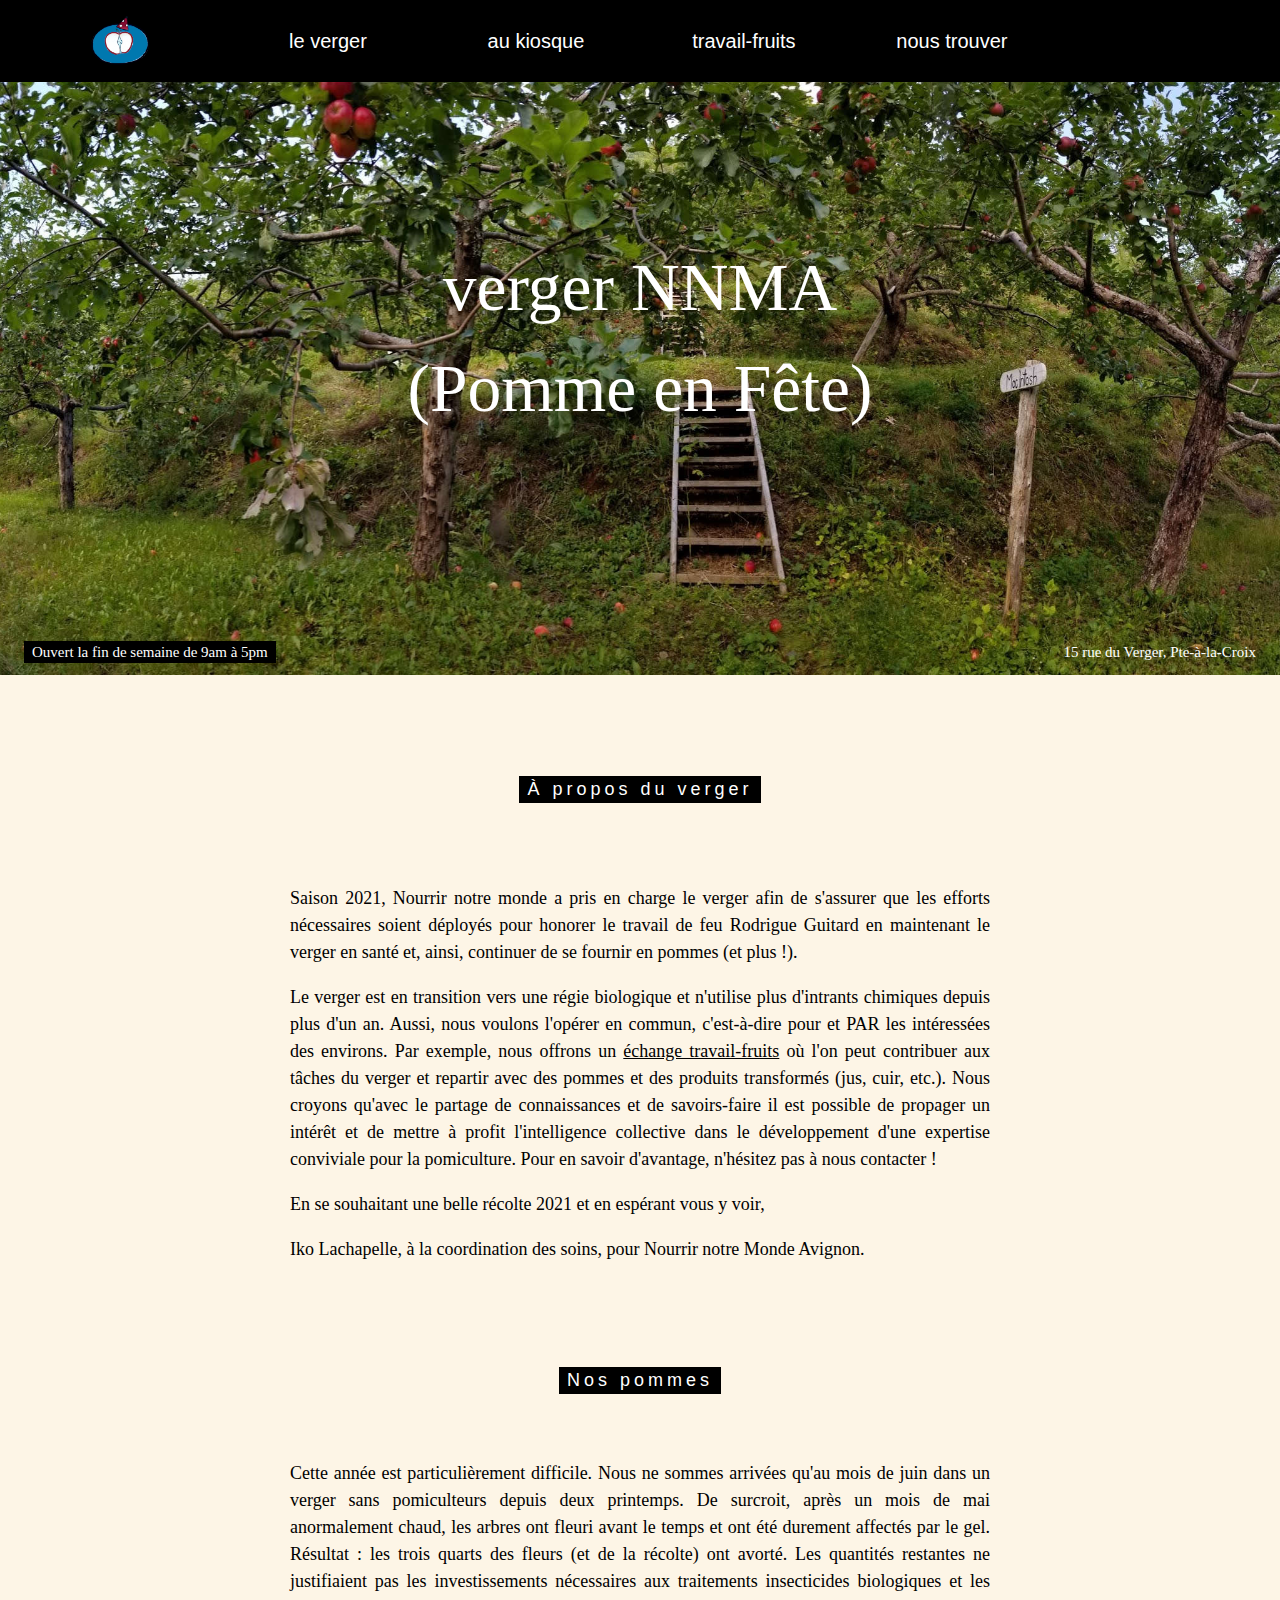
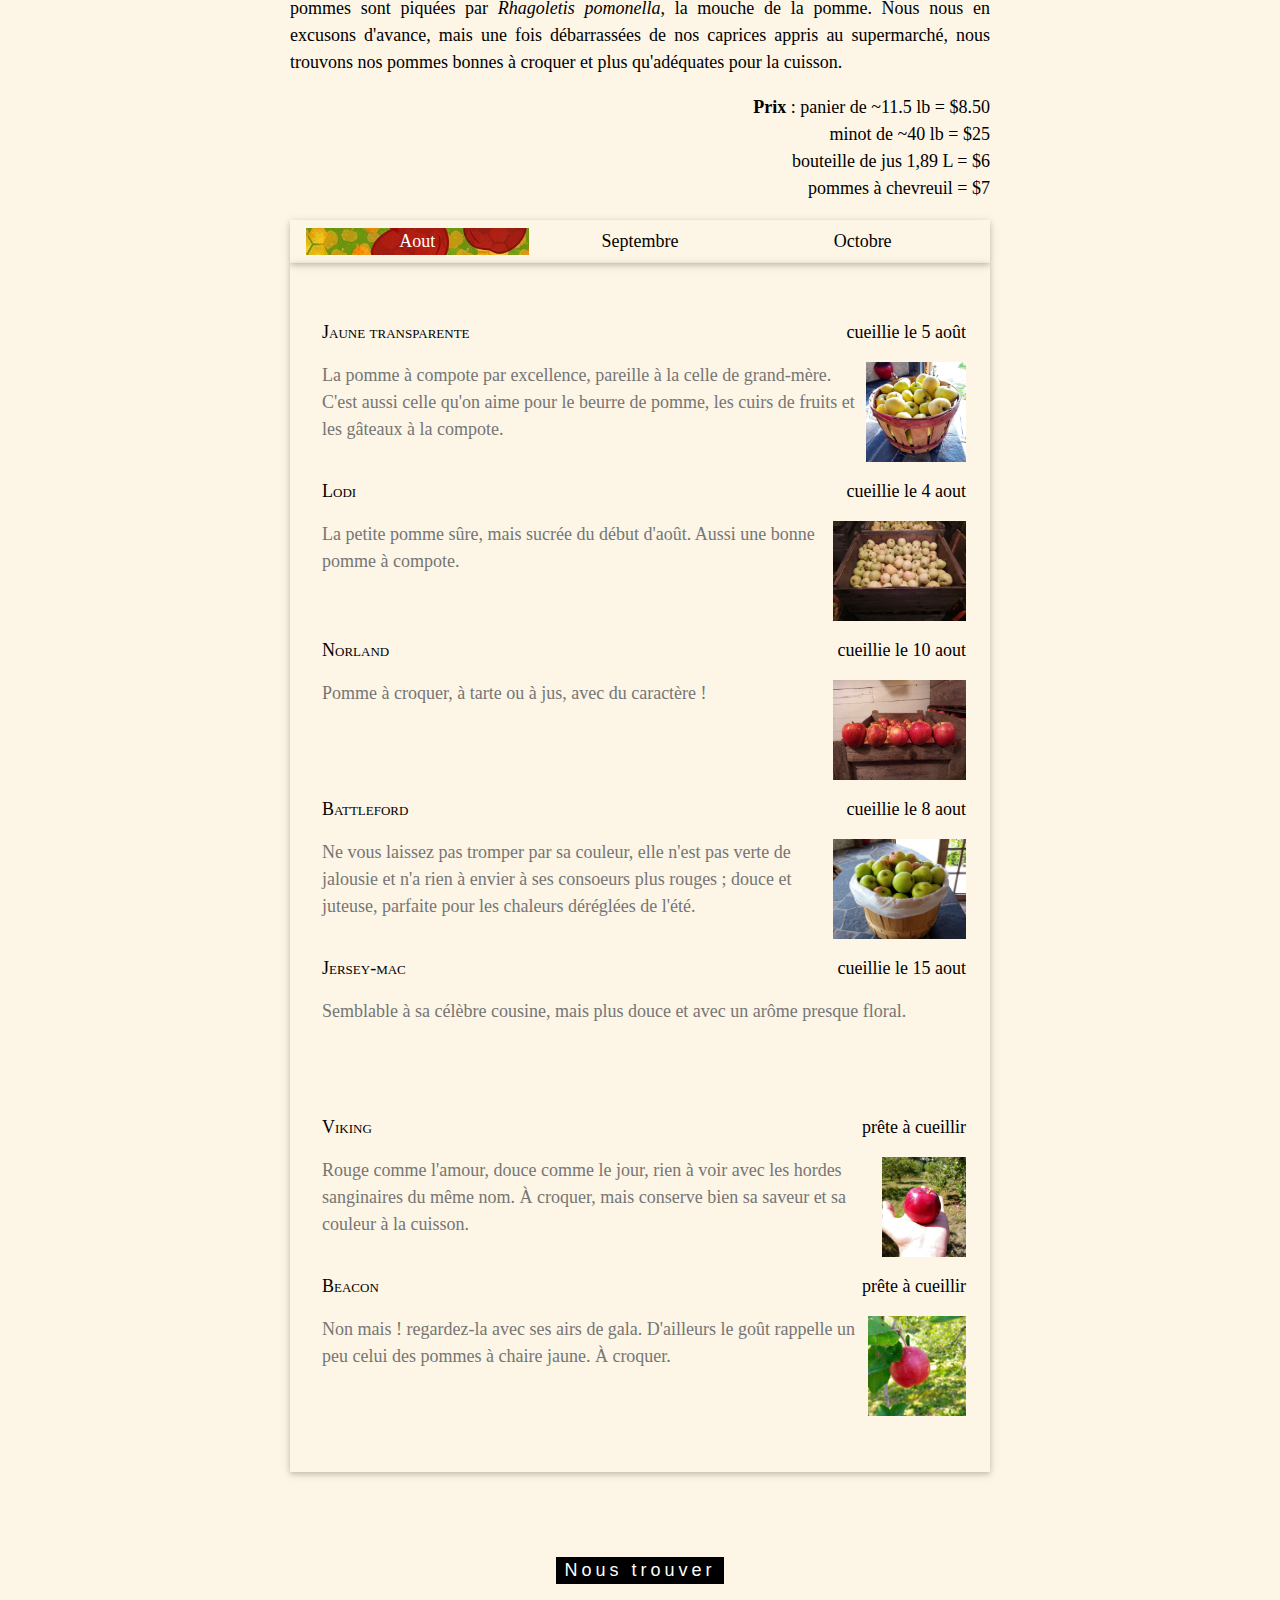
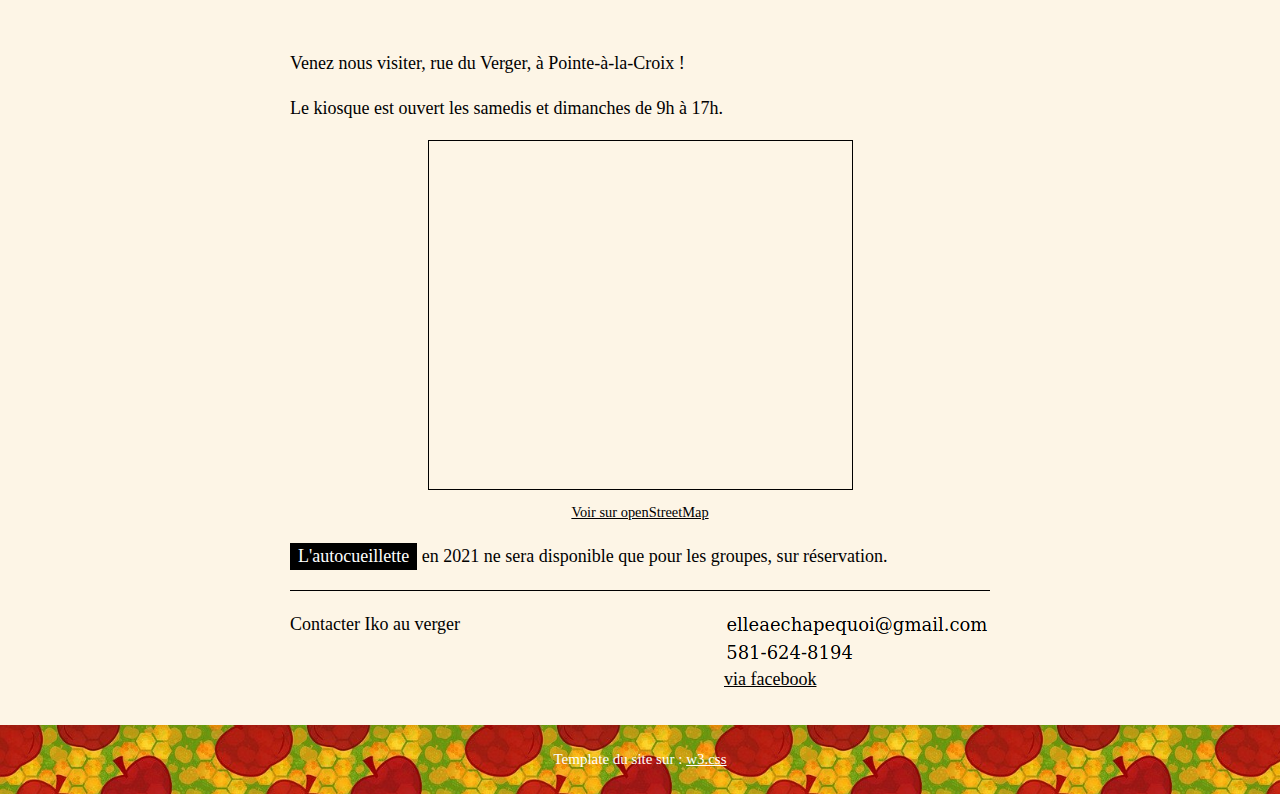
==== commit 75406033: "mineure" ====
--- a/index.html
+++ b/index.html
@@ -51,7 +51,7 @@
 <div class="w3-top">
 	<div class="w3-row w3-padding w3-black">
     <div class="w3-col s2">
-	    <a href="#" class="w3-button w3-block w3-black w3-hover-black"><img src="img/icon.png" style="width:58px"></a>
+	    <a href="#" class="w3-button w3-block w3-black pom-hover-bgimg"><img src="img/icon.png" style="width:58px"></a>
     </div>
     <div class="w3-col s2">
 	    <a href="#about" class="w3-button w3-block w3-black pom-hover-bgimg" style="background-position: -200px 0;"><h4>le verger</h4></a>
@@ -210,7 +210,8 @@
     <p>Le kiosque est ouvert les samedis et dimanches de 9h à 17h.</p>
     <div class="w3-center"><iframe width="425" height="350" frameborder="0" scrolling="no" marginheight="0" marginwidth="0" src="https://www.openstreetmap.org/export/embed.html?bbox=-66.804256439209%2C48.02150573478028%2C-66.61920547485353%2C48.1162565158698&amp;layer=mapnik&amp;marker=48.06890293081563%2C-66.71173095703125" style="border: 1px solid black"></iframe><br/><small><a class="w3-hover-text-blue" href="https://www.openstreetmap.org/?mlat=48.0689&amp;mlon=-66.7117#map=13/48.0689/-66.7117">Voir sur openStreetMap</a></small></div>
     <p><span class="w3-tag">L'autocueillette</span> en 2021 ne sera disponible que pour les groupes, sur réservation.</p>
-    <p>Contacter Iko au verger <span style="float:right"><img src="img/email.jpg"><br><img src="img/telephone.png"><br><a class="w3-hover-text-blue" href="https://www.facebook.com/iko.lachapelle/">sur facebook</a></span></p>
+    <hr>
+    <p>Contacter Iko au verger<span style="float:right"><img src="img/email.jpg"><br><img src="img/telephone.png"><br><a class="w3-hover-text-blue" href="https://www.facebook.com/iko.lachapelle/">via facebook</a></span></p>
   </div>
 </div>
 
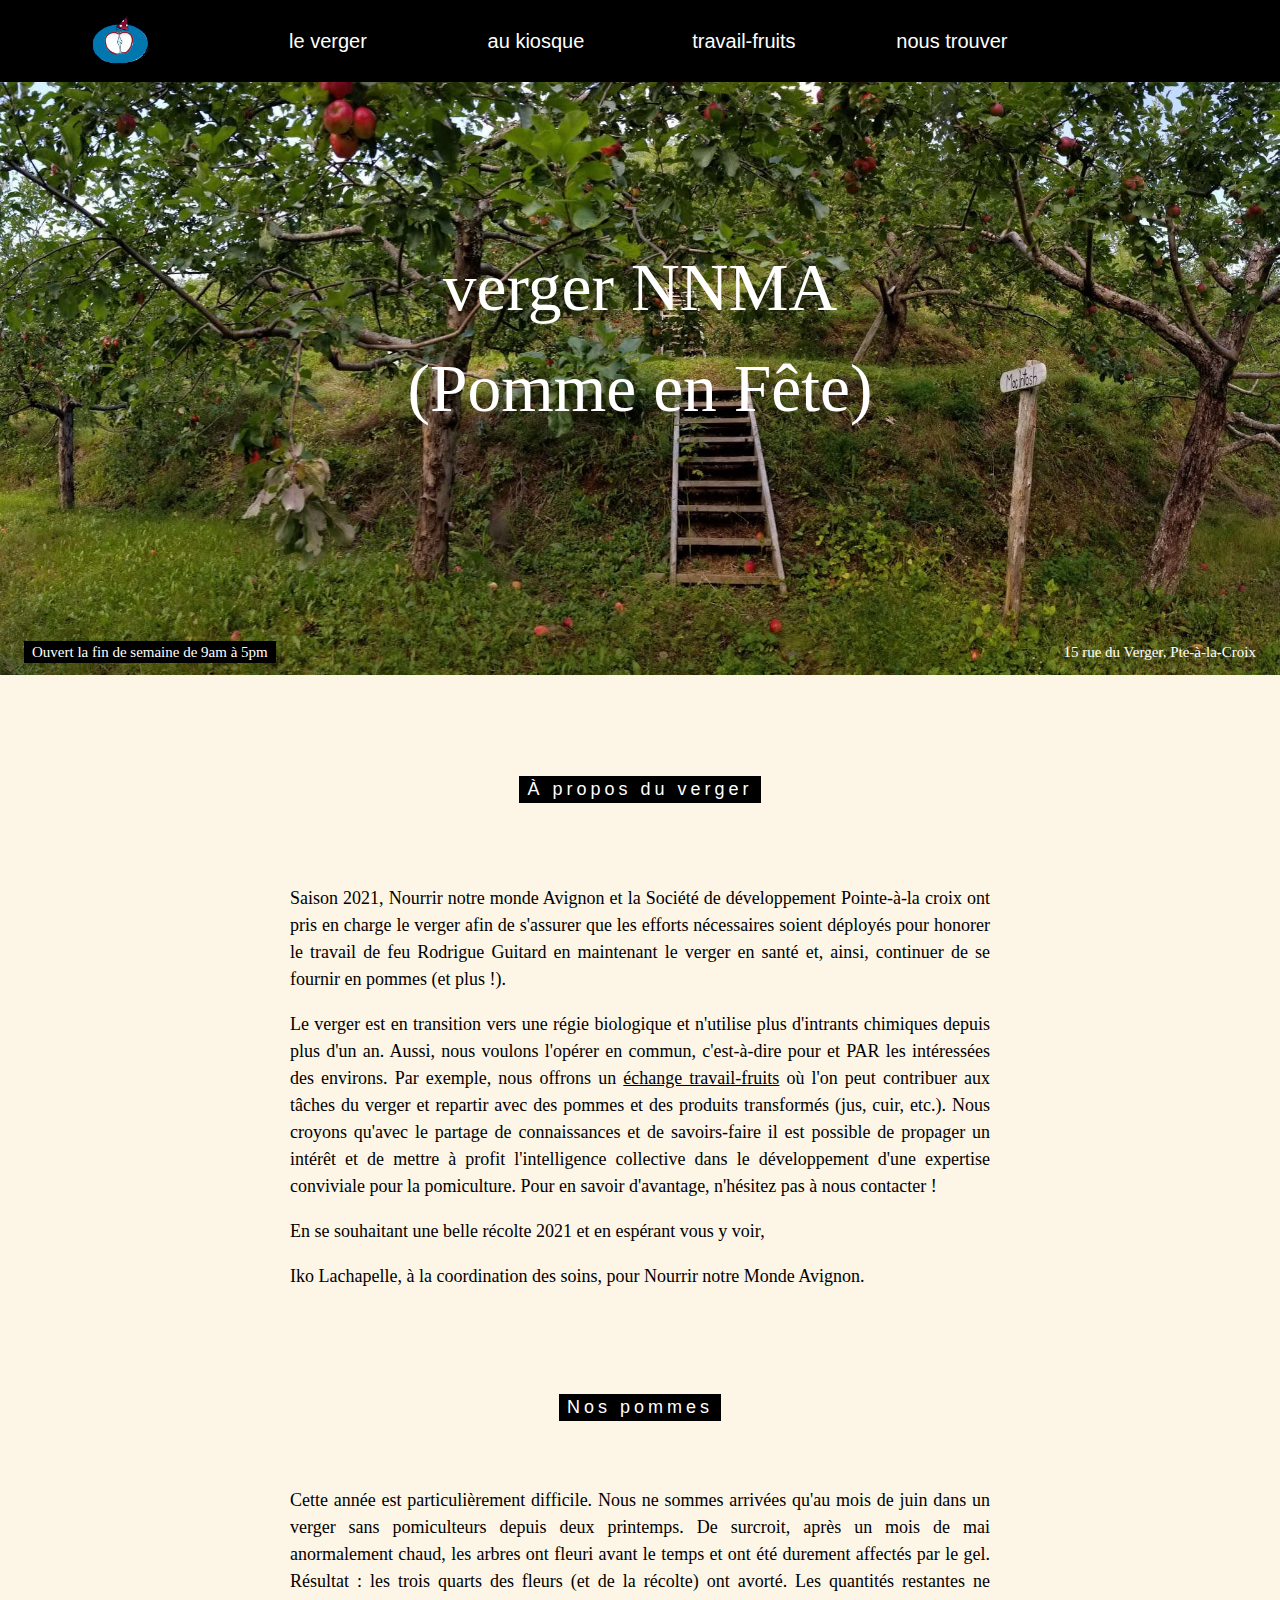
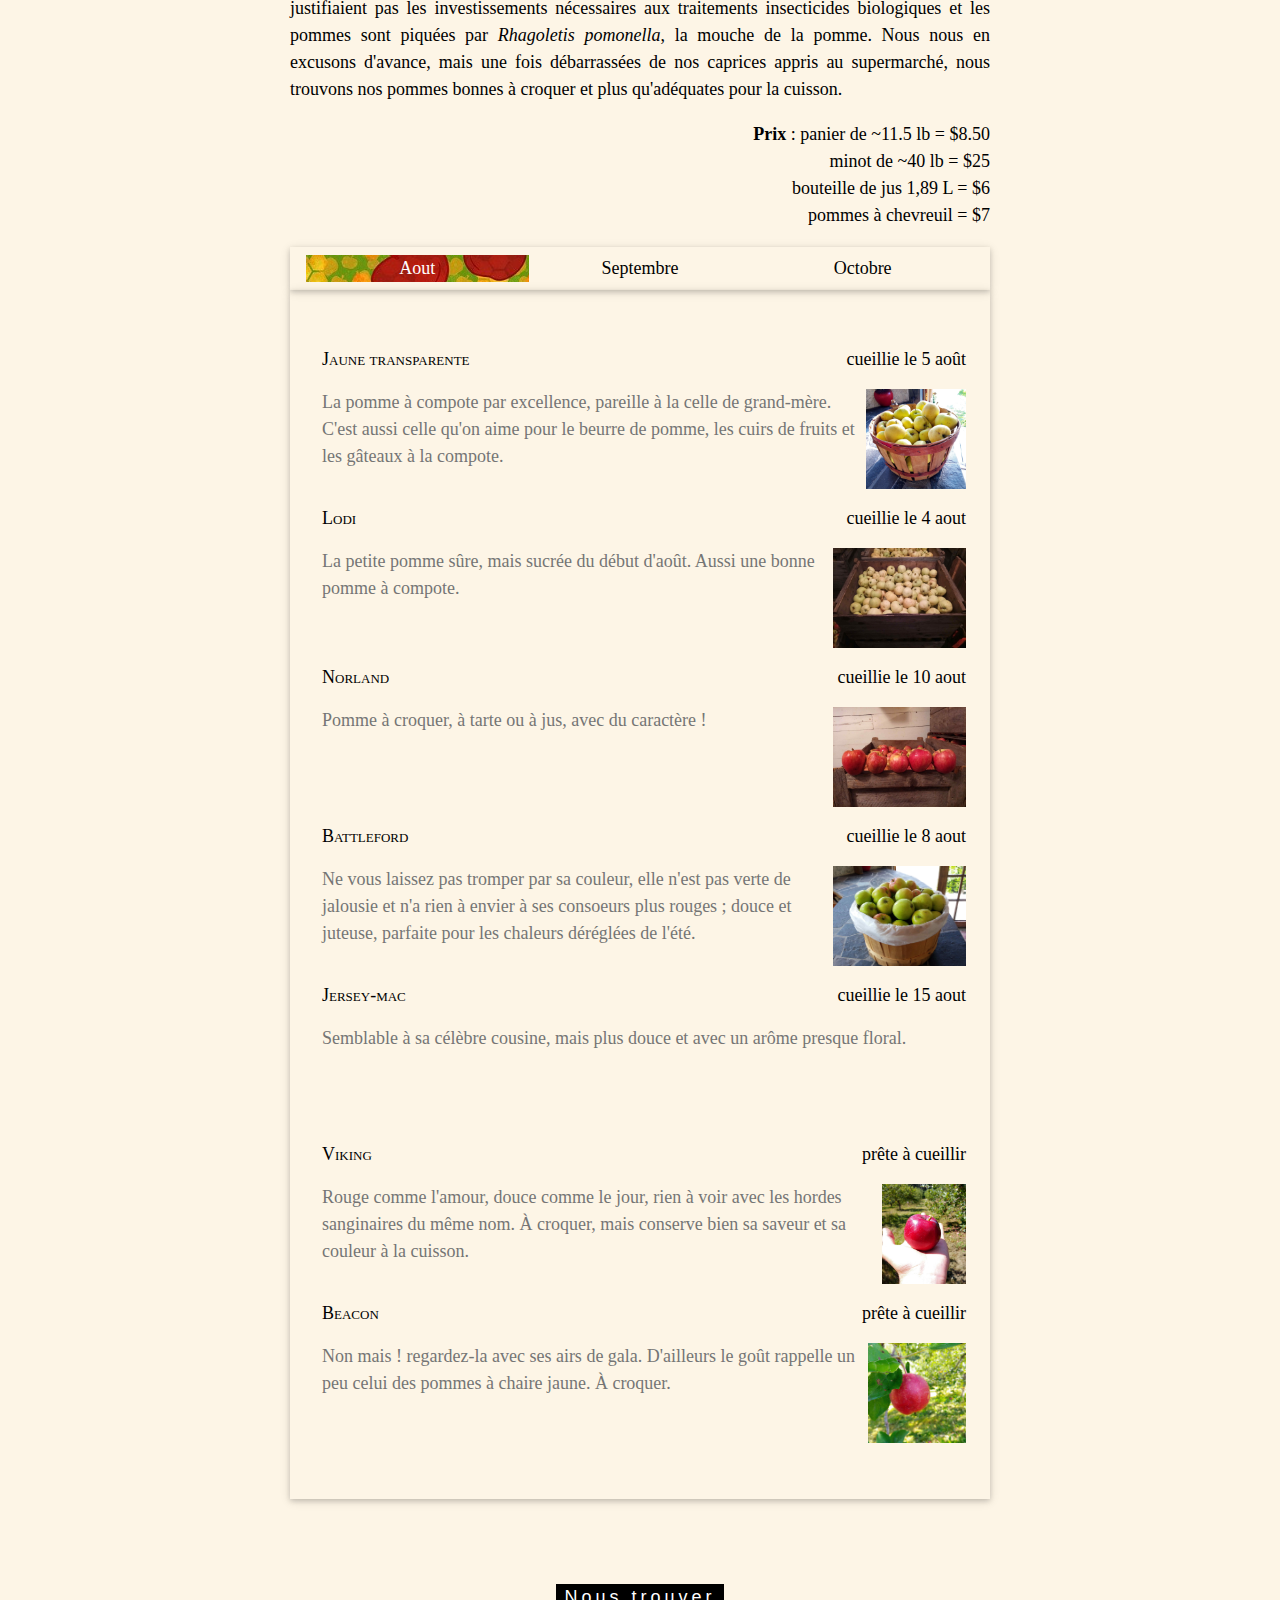
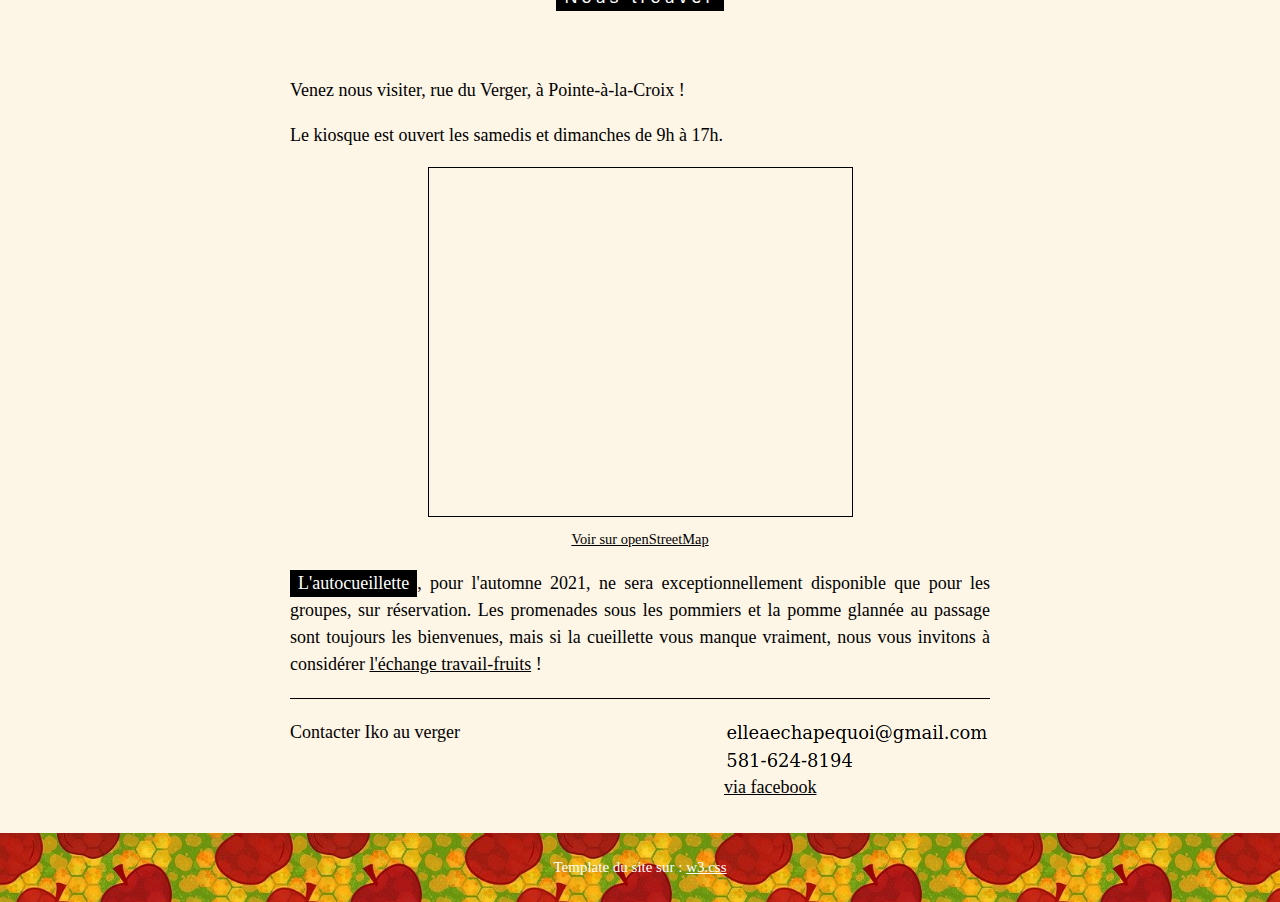
==== commit 9bbe6f1a: "sugg. pascal" ====
--- a/index.html
+++ b/index.html
@@ -90,7 +90,7 @@
   <div class="w3-content" style="max-width:700px; text-align:justify;">
 	  <br>
     <h5 class="w3-center w3-padding-64"><span class="w3-tag w3-wide">À propos du verger</span></h5>
-    <p>Saison 2021, Nourrir notre monde a pris en charge le verger afin de s'assurer que les efforts nécessaires soient déployés pour honorer le travail de feu Rodrigue Guitard en maintenant le verger en santé et, ainsi, continuer de se fournir en pommes (et plus !).</p>
+    <p>Saison 2021, Nourrir notre monde Avignon et la Société de développement Pointe-à-la croix ont pris en charge le verger afin de s'assurer que les efforts nécessaires soient déployés pour honorer le travail de feu Rodrigue Guitard en maintenant le verger en santé et, ainsi, continuer de se fournir en pommes (et plus !).</p>
     <p>Le verger est en transition vers une régie biologique et n'utilise plus d'intrants chimiques depuis plus d'un an. Aussi, nous voulons l'opérer en commun, c'est-à-dire pour et PAR les intéressées des environs. Par exemple, nous offrons un <a class="w3-hover-text-blue" href="travail-fruits.html">échange travail-fruits</a> où l'on peut contribuer aux tâches du verger et repartir avec des pommes et des produits transformés (jus, cuir, etc.). Nous croyons qu'avec le partage de connaissances et de savoirs-faire il est possible de propager un intérêt et de mettre à profit l'intelligence collective dans le développement d'une expertise conviviale pour la pomiculture. Pour en savoir d'avantage, n'hésitez pas à nous contacter !</p>
     <p>En se souhaitant une belle récolte 2021 et en espérant vous y voir,</p>
     <p>Iko Lachapelle, à la coordination des soins, pour Nourrir notre Monde Avignon.</p>
@@ -209,7 +209,7 @@
     <p>Venez nous visiter, rue du Verger, à Pointe-à-la-Croix !</p>
     <p>Le kiosque est ouvert les samedis et dimanches de 9h à 17h.</p>
     <div class="w3-center"><iframe width="425" height="350" frameborder="0" scrolling="no" marginheight="0" marginwidth="0" src="https://www.openstreetmap.org/export/embed.html?bbox=-66.804256439209%2C48.02150573478028%2C-66.61920547485353%2C48.1162565158698&amp;layer=mapnik&amp;marker=48.06890293081563%2C-66.71173095703125" style="border: 1px solid black"></iframe><br/><small><a class="w3-hover-text-blue" href="https://www.openstreetmap.org/?mlat=48.0689&amp;mlon=-66.7117#map=13/48.0689/-66.7117">Voir sur openStreetMap</a></small></div>
-    <p><span class="w3-tag">L'autocueillette</span> en 2021 ne sera disponible que pour les groupes, sur réservation.</p>
+    <p style="text-align:justify;"><span class="w3-tag">L'autocueillette</span>, pour l'automne 2021, ne sera exceptionnellement disponible que pour les groupes, sur réservation. Les promenades sous les pommiers et la pomme glannée au passage sont toujours les bienvenues, mais si la cueillette vous manque vraiment, nous vous invitons à considérer <a class="w3-hover-text-blue" href="travail-fruits.html">l'échange travail-fruits</a> !</p>
     <hr>
     <p>Contacter Iko au verger<span style="float:right"><img src="img/email.jpg"><br><img src="img/telephone.png"><br><a class="w3-hover-text-blue" href="https://www.facebook.com/iko.lachapelle/">via facebook</a></span></p>
   </div>
